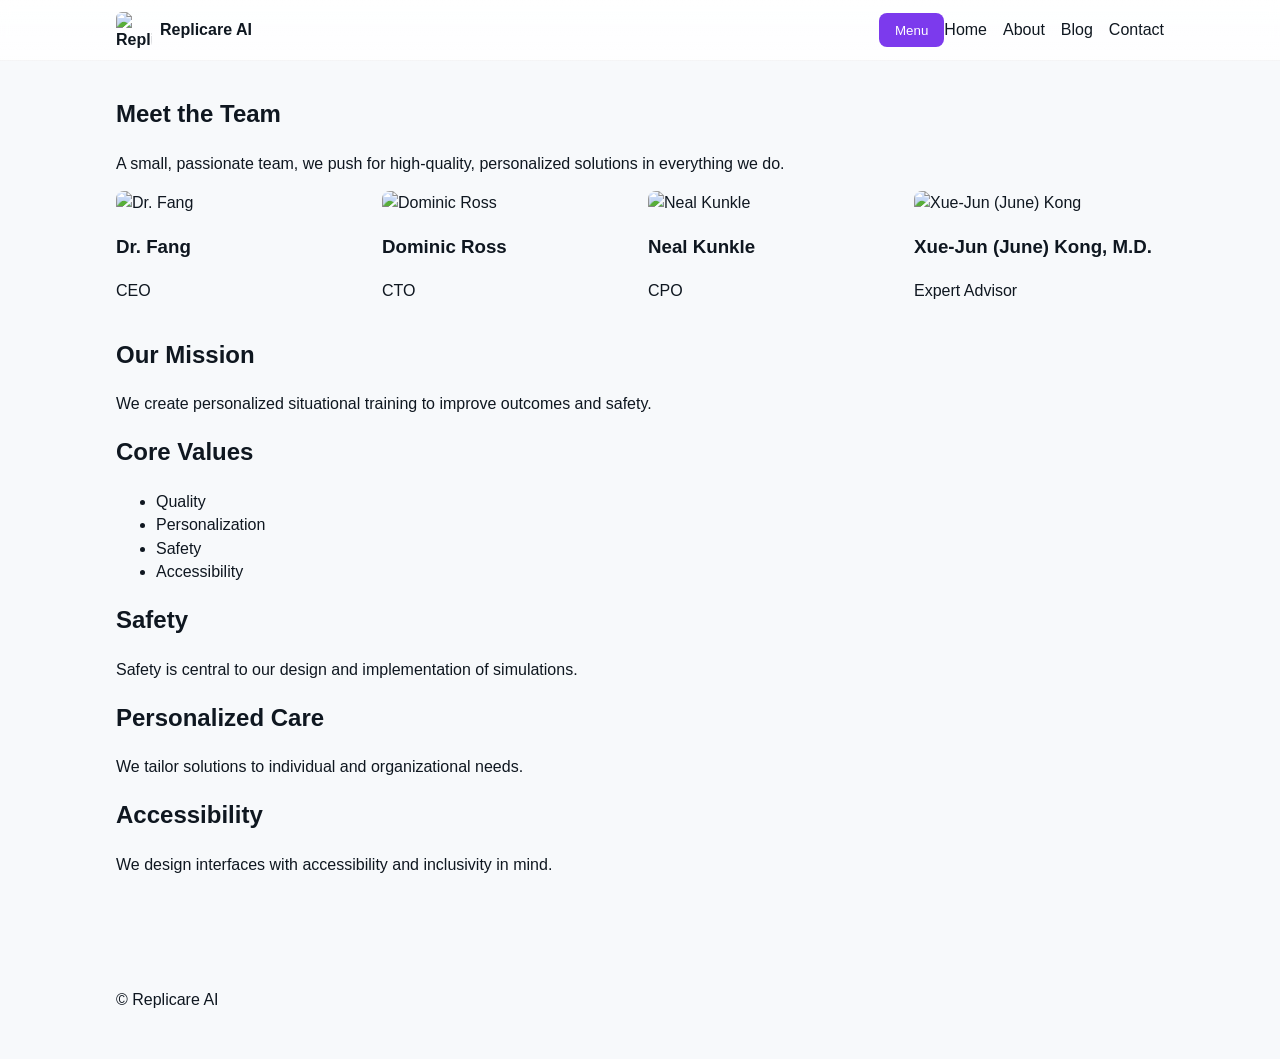
==== about.html @ c7087b62 "Initial commit — static site scaffold" ====
<!doctype html>
<html lang="en">
<head>
  <meta charset="utf-8">
  <meta name="viewport" content="width=device-width,initial-scale=1">
  <title>About — Replicare AI</title>
  <link rel="stylesheet" href="styles.css">
</head>
<body>
  <header class="site-header">
    <div class="container header-inner">
      <a href="index.html" class="brand"><img src="assets/logo.png" alt="Replicare AI logo" class="logo">Replicare AI</a>
      <nav class="main-nav" aria-label="Main navigation">
        <button id="nav-toggle-about" aria-expanded="false" aria-controls="nav-list-about">Menu</button>
        <ul id="nav-list-about" class="nav-list">
          <li><a href="index.html">Home</a></li>
          <li><a href="about.html">About</a></li>
          <li><a href="blog.html">Blog</a></li>
          <li><a href="contact.html">Contact</a></li>
        </ul>
      </nav>
    </div>
  </header>

  <main class="container">
    <section>
      <h1>Meet the Team</h1>
      <p class="lead">A small, passionate team, we push for high-quality, personalized solutions in everything we do.</p>
      <div class="team-grid">
        <article class="member">
          <img src="assets/catherine-headshot.jpg" alt="Dr. Fang">
          <h3>Dr. Fang</h3>
          <p>CEO</p>
        </article>
        <article class="member">
          <img src="assets/dominic-headshot.jpg" alt="Dominic Ross">
          <h3>Dominic Ross</h3>
          <p>CTO</p>
        </article>
        <article class="member">
          <img src="assets/neal-headshot.jpg" alt="Neal Kunkle">
          <h3>Neal Kunkle</h3>
          <p>CPO</p>
        </article>
        <article class="member">
          <img src="assets/june-kong.jpg" alt="Xue-Jun (June) Kong">
          <h3>Xue-Jun (June) Kong, M.D.</h3>
          <p>Expert Advisor</p>
        </article>
      </div>
    </section>

    <section>
      <h2>Our Mission</h2>
      <p>We create personalized situational training to improve outcomes and safety.</p>
    </section>

    <section>
      <h2>Core Values</h2>
      <ul>
        <li>Quality</li>
        <li>Personalization</li>
        <li>Safety</li>
        <li>Accessibility</li>
      </ul>
    </section>

    <section>
      <h2>Safety</h2>
      <p>Safety is central to our design and implementation of simulations.</p>
    </section>

    <section>
      <h2>Personalized Care</h2>
      <p>We tailor solutions to individual and organizational needs.</p>
    </section>

    <section>
      <h2>Accessibility</h2>
      <p>We design interfaces with accessibility and inclusivity in mind.</p>
    </section>
  </main>

  <footer class="site-footer">
    <div class="container">
      <p>&copy; Replicare AI</p>
    </div>
  </footer>

  <script src="script.js"></script>
</body>
</html>
---- styles.css ----
:root{
  --bg:#f7f9fb;
  --card:#ffffff;
  --text:#0f1720;
  --muted:#6b7280;
  --brand:#0b6cf3;
  --accent:#7c3aed;
  --radius:12px;
}
*{box-sizing:border-box}
body{font-family:Inter,Segoe UI,Arial,Helvetica,sans-serif;margin:0;background:var(--bg);color:var(--text);line-height:1.45}
.container{max-width:1080px;margin:0 auto;padding:1rem}
.site-header{background:linear-gradient(180deg,rgba(255,255,255,0.9),rgba(255,255,255,0.8));position:sticky;top:0;backdrop-filter:blur(6px);z-index:20;border-bottom:1px solid rgba(15,23,32,0.04)}
.header-inner{display:flex;align-items:center;justify-content:space-between;padding:0.75rem 1rem}
.brand{display:flex;align-items:center;gap:0.5rem;color:var(--text);text-decoration:none;font-weight:600}
.logo{width:36px;height:36px;object-fit:cover;border-radius:6px}
.main-nav{display:flex;align-items:center}
.nav-list{list-style:none;margin:0;padding:0;display:flex;gap:1rem}
.nav-list a{color:var(--text);text-decoration:none}
#nav-toggle{display:none}
.hero{padding:3rem 0}
.hero-grid{display:grid;grid-template-columns:1fr 420px;gap:2rem;align-items:center}
.hero-text h1{font-size:clamp(1.5rem,3vw,2.25rem);margin:0 0 0.5rem}
.sub{color:var(--muted);margin:0 0 1rem}
.cta{display:inline-block;background:var(--brand);color:#fff;padding:0.6rem 1rem;border-radius:8px;text-decoration:none}
.features-list{display:flex;gap:0.5rem;flex-wrap:wrap;list-style:none;padding:0;margin:1rem 0 0}
.features-list li{background:var(--card);padding:0.4rem 0.6rem;border-radius:999px;border:1px solid rgba(15,23,32,0.04);font-size:0.9rem}
.hero-media img{width:100%;height:auto;border-radius:12px;box-shadow:0 6px 18px rgba(11,108,243,0.08)}
.cards{display:grid;grid-template-columns:repeat(auto-fit,minmax(220px,1fr));gap:1rem;margin-top:1rem}
.card{background:var(--card);padding:1rem;border-radius:var(--radius);box-shadow:0 6px 18px rgba(15,23,32,0.04)}
.cards.four{grid-template-columns:repeat(4,1fr)}
.team-grid{display:grid;grid-template-columns:repeat(auto-fit,minmax(180px,1fr));gap:1rem}
.member img{width:100%;height:220px;object-fit:cover;border-radius:8px}
.post-card{background:var(--card);padding:1rem;border-radius:12px}
.contact-form{display:flex;flex-direction:column;gap:0.75rem}
.contact-form .row{display:flex;gap:0.75rem}
.contact-form label{display:block;flex:1}
.contact-form input, .contact-form textarea{width:100%;padding:0.6rem;border-radius:8px;border:1px solid rgba(15,23,32,0.08)}
button{background:var(--accent);color:#fff;padding:0.6rem 1rem;border-radius:8px;border:none}
.site-footer{padding:1rem 0;margin-top:2rem}
@media(max-width:880px){
  .hero-grid{grid-template-columns:1fr}
  .cards.four{grid-template-columns:repeat(2,1fr)}
  #nav-toggle{display:inline-block}
  .nav-list{display:none;position:absolute;right:1rem;top:64px;background:var(--card);padding:0.5rem;border-radius:8px;box-shadow:0 6px 18px rgba(15,23,32,0.08)}
  .nav-list.show{display:flex;flex-direction:column}
  .contact-form .row{flex-direction:column}
}
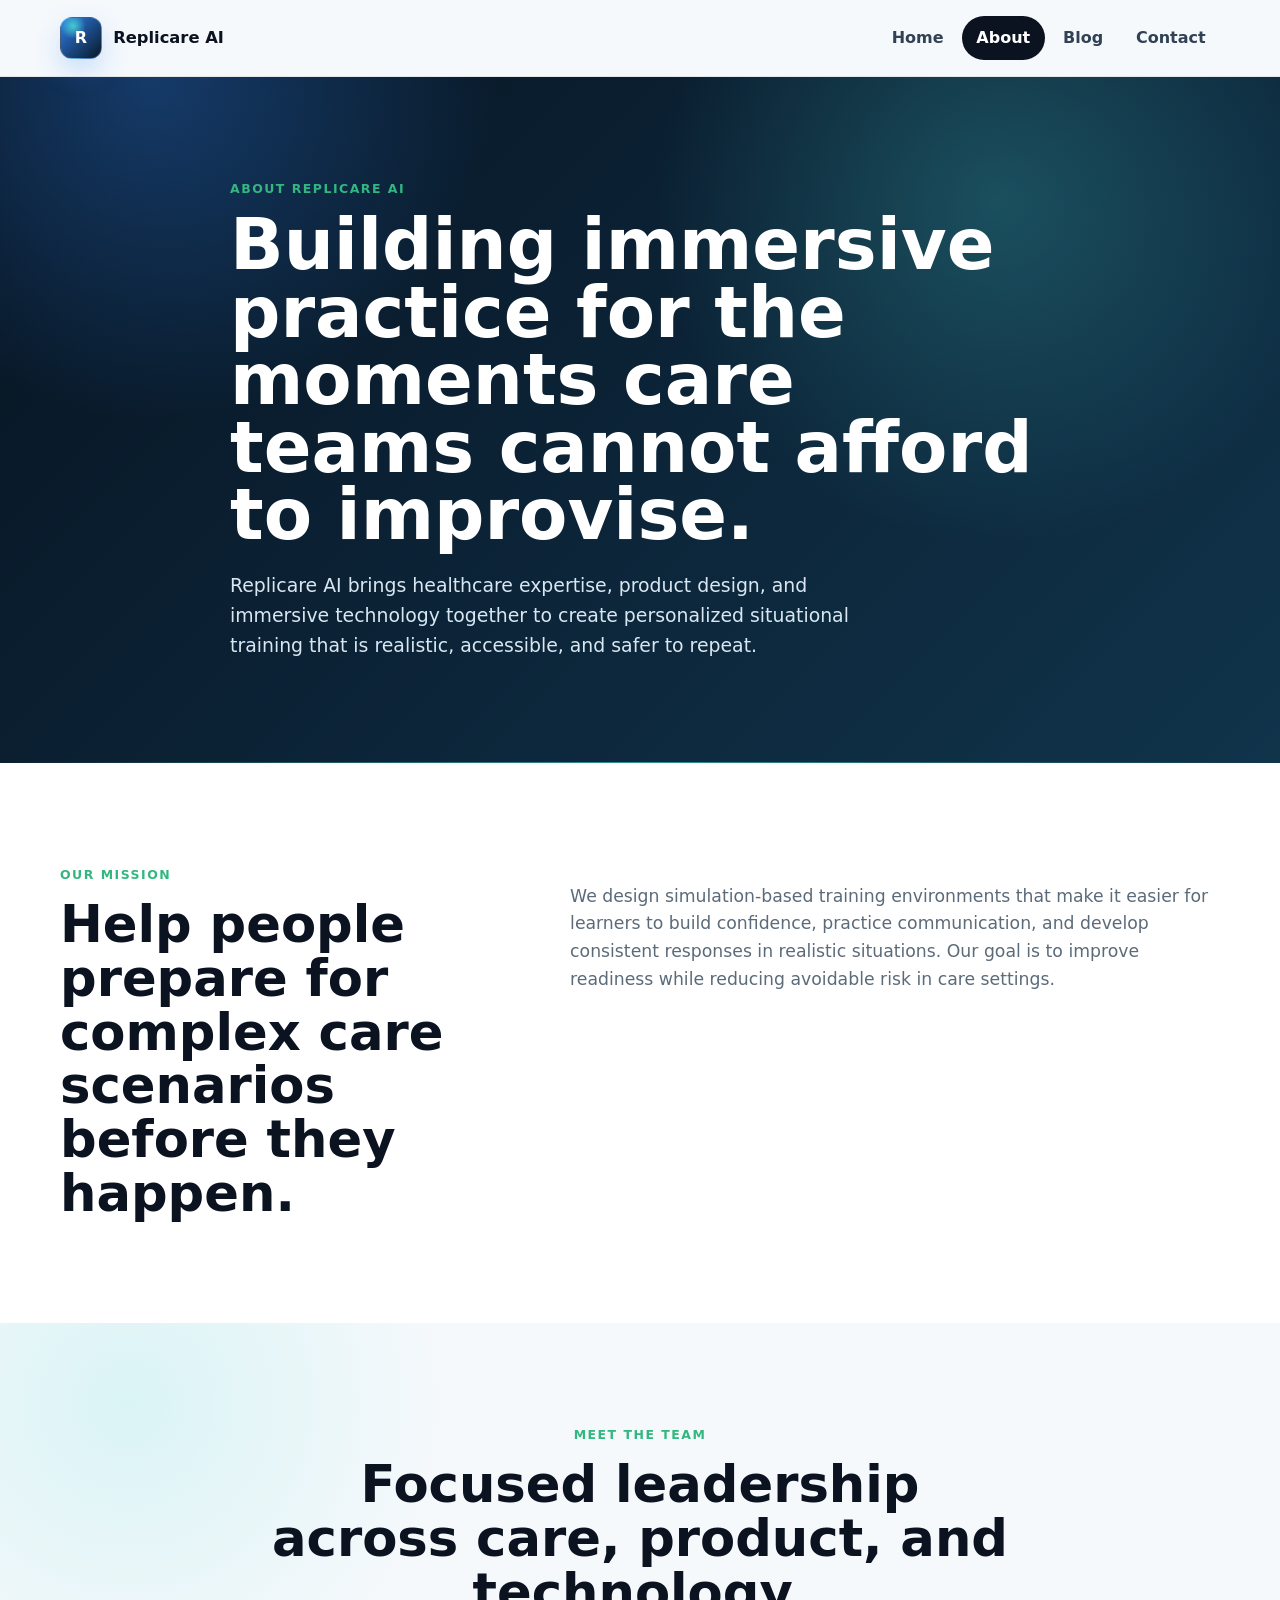
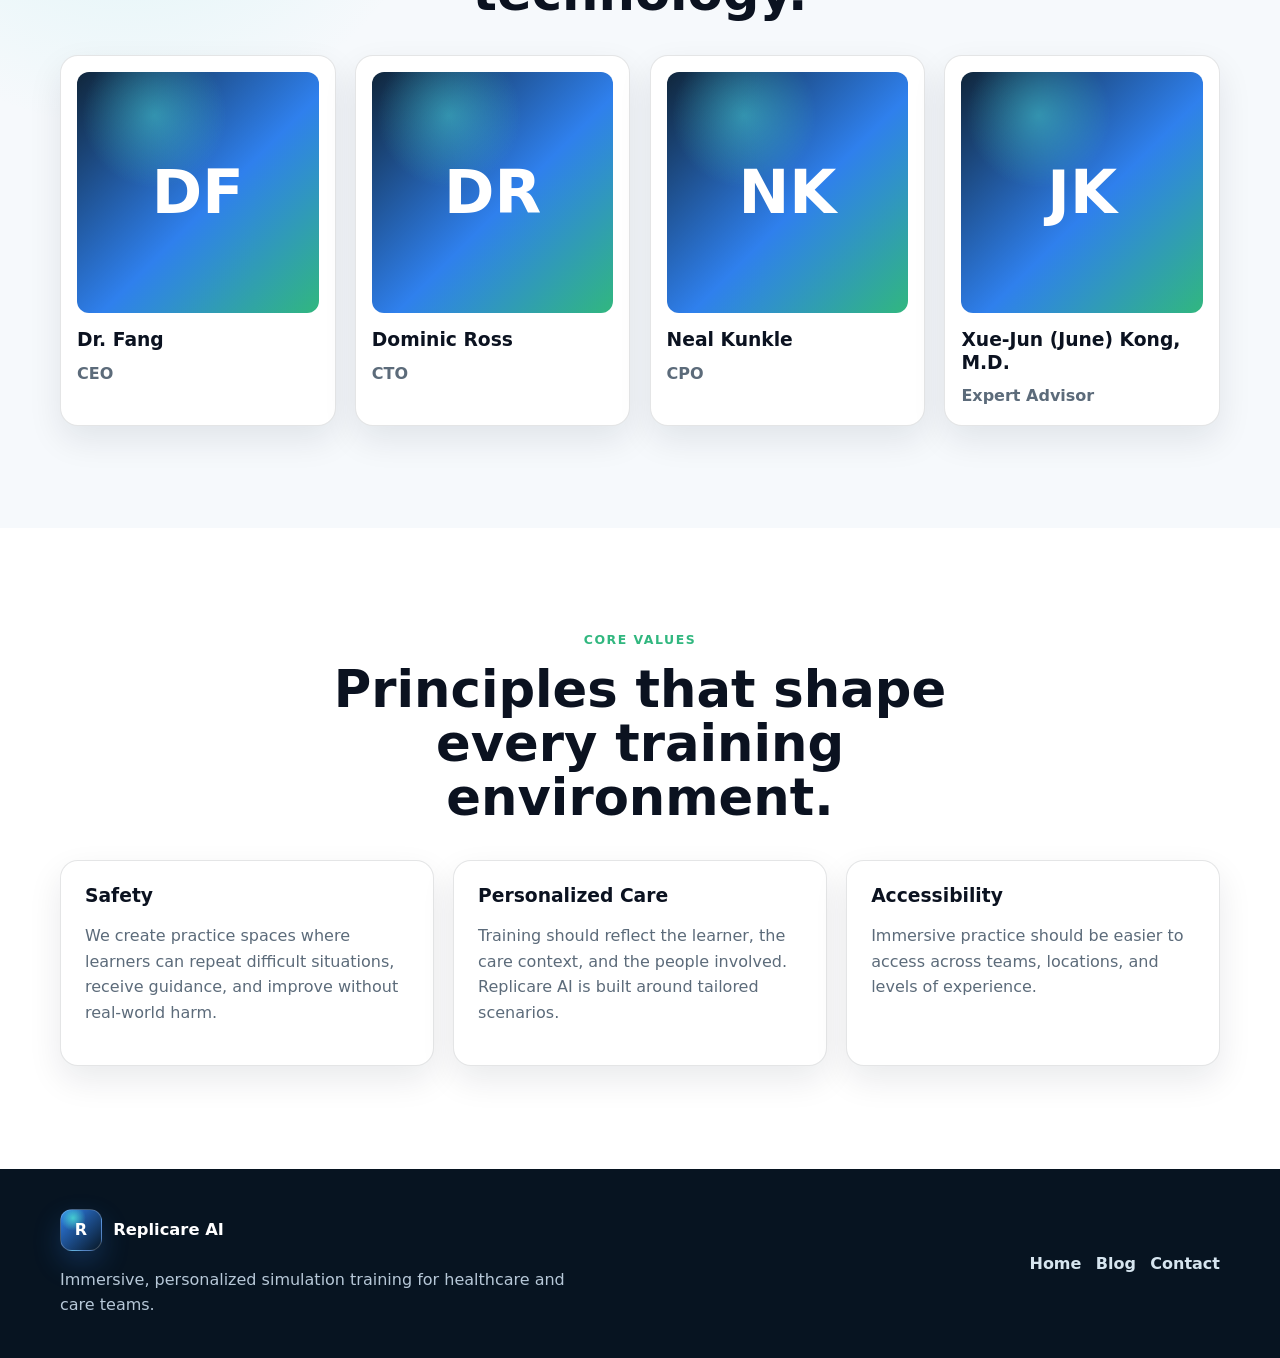
==== commit 75c31abe: "Redesign Replicare AI static site" ====
--- a/about.html
+++ b/about.html
@@ -2,19 +2,25 @@
 <html lang="en">
 <head>
   <meta charset="utf-8">
-  <meta name="viewport" content="width=device-width,initial-scale=1">
-  <title>About — Replicare AI</title>
+  <meta name="viewport" content="width=device-width, initial-scale=1">
+  <meta name="description" content="Learn about the Replicare AI team, mission, values, and approach to safer immersive training.">
+  <title>About | Replicare AI</title>
   <link rel="stylesheet" href="styles.css">
 </head>
 <body>
   <header class="site-header">
     <div class="container header-inner">
-      <a href="index.html" class="brand"><img src="assets/logo.png" alt="Replicare AI logo" class="logo">Replicare AI</a>
+      <a class="brand" href="index.html" aria-label="Replicare AI home">
+        <span class="brand-mark" aria-hidden="true">R</span>
+        <span class="brand-text">Replicare AI</span>
+      </a>
       <nav class="main-nav" aria-label="Main navigation">
-        <button id="nav-toggle-about" aria-expanded="false" aria-controls="nav-list-about">Menu</button>
-        <ul id="nav-list-about" class="nav-list">
+        <button class="nav-toggle" type="button" aria-expanded="false" aria-controls="site-nav">
+          <span>Menu</span>
+        </button>
+        <ul class="nav-list" id="site-nav">
           <li><a href="index.html">Home</a></li>
-          <li><a href="about.html">About</a></li>
+          <li><a href="about.html" aria-current="page">About</a></li>
           <li><a href="blog.html">Blog</a></li>
           <li><a href="contact.html">Contact</a></li>
         </ul>
@@ -22,71 +28,97 @@
     </div>
   </header>
 
-  <main class="container">
-    <section>
-      <h1>Meet the Team</h1>
-      <p class="lead">A small, passionate team, we push for high-quality, personalized solutions in everything we do.</p>
-      <div class="team-grid">
-        <article class="member">
-          <img src="assets/catherine-headshot.jpg" alt="Dr. Fang">
-          <h3>Dr. Fang</h3>
-          <p>CEO</p>
-        </article>
-        <article class="member">
-          <img src="assets/dominic-headshot.jpg" alt="Dominic Ross">
-          <h3>Dominic Ross</h3>
-          <p>CTO</p>
-        </article>
-        <article class="member">
-          <img src="assets/neal-headshot.jpg" alt="Neal Kunkle">
-          <h3>Neal Kunkle</h3>
-          <p>CPO</p>
-        </article>
-        <article class="member">
-          <img src="assets/june-kong.jpg" alt="Xue-Jun (June) Kong">
-          <h3>Xue-Jun (June) Kong, M.D.</h3>
-          <p>Expert Advisor</p>
-        </article>
+  <main>
+    <section class="page-hero">
+      <div class="container narrow">
+        <p class="eyebrow">About Replicare AI</p>
+        <h1>Building immersive practice for the moments care teams cannot afford to improvise.</h1>
+        <p>Replicare AI brings healthcare expertise, product design, and immersive technology together to create personalized situational training that is realistic, accessible, and safer to repeat.</p>
       </div>
     </section>
 
-    <section>
-      <h2>Our Mission</h2>
-      <p>We create personalized situational training to improve outcomes and safety.</p>
+    <section class="section section-light">
+      <div class="container split-section">
+        <div>
+          <p class="eyebrow">Our mission</p>
+          <h2>Help people prepare for complex care scenarios before they happen.</h2>
+        </div>
+        <p class="large-copy">We design simulation-based training environments that make it easier for learners to build confidence, practice communication, and develop consistent responses in realistic situations. Our goal is to improve readiness while reducing avoidable risk in care settings.</p>
+      </div>
     </section>
 
-    <section>
-      <h2>Core Values</h2>
-      <ul>
-        <li>Quality</li>
-        <li>Personalization</li>
-        <li>Safety</li>
-        <li>Accessibility</li>
-      </ul>
+    <section class="section section-muted">
+      <div class="container">
+        <div class="section-heading">
+          <p class="eyebrow">Meet the team</p>
+          <h2>Focused leadership across care, product, and technology.</h2>
+        </div>
+        <div class="team-grid">
+          <article class="team-card">
+            <div class="member-photo" aria-hidden="true">DF</div>
+            <h3>Dr. Fang</h3>
+            <p>CEO</p>
+          </article>
+          <article class="team-card">
+            <div class="member-photo" aria-hidden="true">DR</div>
+            <h3>Dominic Ross</h3>
+            <p>CTO</p>
+          </article>
+          <article class="team-card">
+            <div class="member-photo" aria-hidden="true">NK</div>
+            <h3>Neal Kunkle</h3>
+            <p>CPO</p>
+          </article>
+          <article class="team-card">
+            <div class="member-photo" aria-hidden="true">JK</div>
+            <h3>Xue-Jun (June) Kong, M.D.</h3>
+            <p>Expert Advisor</p>
+          </article>
+        </div>
+      </div>
     </section>
 
-    <section>
-      <h2>Safety</h2>
-      <p>Safety is central to our design and implementation of simulations.</p>
-    </section>
-
-    <section>
-      <h2>Personalized Care</h2>
-      <p>We tailor solutions to individual and organizational needs.</p>
-    </section>
-
-    <section>
-      <h2>Accessibility</h2>
-      <p>We design interfaces with accessibility and inclusivity in mind.</p>
+    <section class="section section-light">
+      <div class="container">
+        <div class="section-heading">
+          <p class="eyebrow">Core values</p>
+          <h2>Principles that shape every training environment.</h2>
+        </div>
+        <div class="card-grid three-column">
+          <article class="value-card">
+            <h3>Safety</h3>
+            <p>We create practice spaces where learners can repeat difficult situations, receive guidance, and improve without real-world harm.</p>
+          </article>
+          <article class="value-card">
+            <h3>Personalized Care</h3>
+            <p>Training should reflect the learner, the care context, and the people involved. Replicare AI is built around tailored scenarios.</p>
+          </article>
+          <article class="value-card">
+            <h3>Accessibility</h3>
+            <p>Immersive practice should be easier to access across teams, locations, and levels of experience.</p>
+          </article>
+        </div>
+      </div>
     </section>
   </main>
 
   <footer class="site-footer">
-    <div class="container">
-      <p>&copy; Replicare AI</p>
+    <div class="container footer-grid">
+      <div>
+        <a class="brand footer-brand" href="index.html">
+          <span class="brand-mark" aria-hidden="true">R</span>
+          <span class="brand-text">Replicare AI</span>
+        </a>
+        <p>Immersive, personalized simulation training for healthcare and care teams.</p>
+      </div>
+      <nav class="footer-nav" aria-label="Footer navigation">
+        <a href="index.html">Home</a>
+        <a href="blog.html">Blog</a>
+        <a href="contact.html">Contact</a>
+      </nav>
     </div>
   </footer>
 
   <script src="script.js"></script>
 </body>
-</html>+</html>
--- a/styles.css
+++ b/styles.css
@@ -1,48 +1,889 @@
-:root{
-  --bg:#f7f9fb;
-  --card:#ffffff;
-  --text:#0f1720;
-  --muted:#6b7280;
-  --brand:#0b6cf3;
-  --accent:#7c3aed;
-  --radius:12px;
-}
-*{box-sizing:border-box}
-body{font-family:Inter,Segoe UI,Arial,Helvetica,sans-serif;margin:0;background:var(--bg);color:var(--text);line-height:1.45}
-.container{max-width:1080px;margin:0 auto;padding:1rem}
-.site-header{background:linear-gradient(180deg,rgba(255,255,255,0.9),rgba(255,255,255,0.8));position:sticky;top:0;backdrop-filter:blur(6px);z-index:20;border-bottom:1px solid rgba(15,23,32,0.04)}
-.header-inner{display:flex;align-items:center;justify-content:space-between;padding:0.75rem 1rem}
-.brand{display:flex;align-items:center;gap:0.5rem;color:var(--text);text-decoration:none;font-weight:600}
-.logo{width:36px;height:36px;object-fit:cover;border-radius:6px}
-.main-nav{display:flex;align-items:center}
-.nav-list{list-style:none;margin:0;padding:0;display:flex;gap:1rem}
-.nav-list a{color:var(--text);text-decoration:none}
-#nav-toggle{display:none}
-.hero{padding:3rem 0}
-.hero-grid{display:grid;grid-template-columns:1fr 420px;gap:2rem;align-items:center}
-.hero-text h1{font-size:clamp(1.5rem,3vw,2.25rem);margin:0 0 0.5rem}
-.sub{color:var(--muted);margin:0 0 1rem}
-.cta{display:inline-block;background:var(--brand);color:#fff;padding:0.6rem 1rem;border-radius:8px;text-decoration:none}
-.features-list{display:flex;gap:0.5rem;flex-wrap:wrap;list-style:none;padding:0;margin:1rem 0 0}
-.features-list li{background:var(--card);padding:0.4rem 0.6rem;border-radius:999px;border:1px solid rgba(15,23,32,0.04);font-size:0.9rem}
-.hero-media img{width:100%;height:auto;border-radius:12px;box-shadow:0 6px 18px rgba(11,108,243,0.08)}
-.cards{display:grid;grid-template-columns:repeat(auto-fit,minmax(220px,1fr));gap:1rem;margin-top:1rem}
-.card{background:var(--card);padding:1rem;border-radius:var(--radius);box-shadow:0 6px 18px rgba(15,23,32,0.04)}
-.cards.four{grid-template-columns:repeat(4,1fr)}
-.team-grid{display:grid;grid-template-columns:repeat(auto-fit,minmax(180px,1fr));gap:1rem}
-.member img{width:100%;height:220px;object-fit:cover;border-radius:8px}
-.post-card{background:var(--card);padding:1rem;border-radius:12px}
-.contact-form{display:flex;flex-direction:column;gap:0.75rem}
-.contact-form .row{display:flex;gap:0.75rem}
-.contact-form label{display:block;flex:1}
-.contact-form input, .contact-form textarea{width:100%;padding:0.6rem;border-radius:8px;border:1px solid rgba(15,23,32,0.08)}
-button{background:var(--accent);color:#fff;padding:0.6rem 1rem;border-radius:8px;border:none}
-.site-footer{padding:1rem 0;margin-top:2rem}
-@media(max-width:880px){
-  .hero-grid{grid-template-columns:1fr}
-  .cards.four{grid-template-columns:repeat(2,1fr)}
-  #nav-toggle{display:inline-block}
-  .nav-list{display:none;position:absolute;right:1rem;top:64px;background:var(--card);padding:0.5rem;border-radius:8px;box-shadow:0 6px 18px rgba(15,23,32,0.08)}
-  .nav-list.show{display:flex;flex-direction:column}
-  .contact-form .row{flex-direction:column}
-}+:root {
+  --ink: #0b1220;
+  --navy: #081827;
+  --navy-soft: #10263b;
+  --blue: #2f80ed;
+  --cyan: #48d6d2;
+  --green: #31b77f;
+  --white: #ffffff;
+  --paper: #f6f9fc;
+  --mist: #e8f1f8;
+  --line: rgba(11, 18, 32, 0.11);
+  --muted: #5c6b7a;
+  --muted-light: #b7c8d8;
+  --shadow: 0 22px 60px rgba(8, 24, 39, 0.13);
+  --shadow-soft: 0 14px 34px rgba(8, 24, 39, 0.09);
+  --radius: 18px;
+  --radius-sm: 12px;
+  --container: 1160px;
+  --section: clamp(4rem, 8vw, 7rem);
+}
+
+* {
+  box-sizing: border-box;
+}
+
+html {
+  scroll-behavior: smooth;
+}
+
+body {
+  margin: 0;
+  color: var(--ink);
+  background: var(--paper);
+  font-family: Inter, ui-sans-serif, system-ui, -apple-system, BlinkMacSystemFont, "Segoe UI", Arial, sans-serif;
+  line-height: 1.6;
+  text-rendering: optimizeLegibility;
+}
+
+img,
+svg {
+  display: block;
+  max-width: 100%;
+}
+
+a {
+  color: inherit;
+}
+
+.container {
+  width: min(100% - 2rem, var(--container));
+  margin-inline: auto;
+}
+
+.narrow {
+  max-width: 820px;
+}
+
+.site-header {
+  position: sticky;
+  top: 0;
+  z-index: 20;
+  background: rgba(246, 249, 252, 0.9);
+  border-bottom: 1px solid rgba(11, 18, 32, 0.08);
+  backdrop-filter: blur(18px);
+}
+
+.header-inner {
+  display: flex;
+  align-items: center;
+  justify-content: space-between;
+  min-height: 76px;
+  gap: 1rem;
+}
+
+.brand {
+  display: inline-flex;
+  align-items: center;
+  gap: 0.7rem;
+  color: var(--ink);
+  font-weight: 800;
+  text-decoration: none;
+  letter-spacing: 0;
+}
+
+.brand-mark {
+  display: grid;
+  width: 42px;
+  height: 42px;
+  place-items: center;
+  color: var(--white);
+  background:
+    radial-gradient(circle at 30% 20%, rgba(72, 214, 210, 0.9), transparent 30%),
+    linear-gradient(135deg, var(--blue), var(--navy));
+  border: 1px solid rgba(255, 255, 255, 0.22);
+  border-radius: 12px;
+  box-shadow: 0 12px 28px rgba(47, 128, 237, 0.24);
+}
+
+.brand-text {
+  font-size: 1.02rem;
+}
+
+.main-nav {
+  display: flex;
+  align-items: center;
+}
+
+.nav-toggle {
+  display: none;
+  border: 1px solid var(--line);
+  border-radius: 999px;
+  background: var(--white);
+  color: var(--ink);
+  cursor: pointer;
+  font: inherit;
+  font-weight: 700;
+  padding: 0.65rem 0.9rem;
+}
+
+.nav-list {
+  display: flex;
+  align-items: center;
+  gap: 0.25rem;
+  margin: 0;
+  padding: 0;
+  list-style: none;
+}
+
+.nav-list a {
+  display: inline-flex;
+  align-items: center;
+  min-height: 42px;
+  padding: 0.55rem 0.9rem;
+  border-radius: 999px;
+  color: #314255;
+  font-weight: 700;
+  text-decoration: none;
+  transition: background 180ms ease, color 180ms ease, transform 180ms ease;
+}
+
+.nav-list a:hover,
+.nav-list a:focus-visible {
+  background: rgba(47, 128, 237, 0.1);
+  color: var(--ink);
+}
+
+.nav-list a[aria-current="page"] {
+  background: var(--ink);
+  color: var(--white);
+}
+
+.hero,
+.page-hero {
+  position: relative;
+  overflow: hidden;
+  color: var(--white);
+  background:
+    radial-gradient(circle at 78% 18%, rgba(72, 214, 210, 0.24), transparent 30%),
+    radial-gradient(circle at 12% 0%, rgba(47, 128, 237, 0.34), transparent 26%),
+    linear-gradient(135deg, #071421 0%, #0c2438 52%, #10344b 100%);
+}
+
+.hero::after,
+.page-hero::after {
+  position: absolute;
+  inset: auto 0 0;
+  height: 1px;
+  content: "";
+  background: linear-gradient(90deg, transparent, rgba(72, 214, 210, 0.6), transparent);
+}
+
+.home-hero {
+  padding: clamp(5rem, 9vw, 8rem) 0;
+}
+
+.hero-grid {
+  display: grid;
+  grid-template-columns: minmax(0, 1.02fr) minmax(360px, 0.98fr);
+  align-items: center;
+  gap: clamp(2rem, 6vw, 5rem);
+}
+
+.hero-copy,
+.hero-visual,
+.page-hero .container {
+  position: relative;
+  z-index: 1;
+}
+
+.eyebrow {
+  margin: 0 0 0.8rem;
+  color: var(--green);
+  font-size: 0.78rem;
+  font-weight: 900;
+  letter-spacing: 0.12em;
+  text-transform: uppercase;
+}
+
+.hero h1,
+.page-hero h1 {
+  max-width: 820px;
+  margin: 0;
+  font-size: clamp(2.7rem, 7vw, 5.9rem);
+  line-height: 0.96;
+  letter-spacing: 0;
+}
+
+.hero-subtitle {
+  margin: 1rem 0 0;
+  color: var(--cyan);
+  font-size: clamp(1.35rem, 3vw, 2.2rem);
+  font-weight: 800;
+}
+
+.hero-lede,
+.page-hero p:not(.eyebrow) {
+  max-width: 680px;
+  margin: 1.25rem 0 0;
+  color: #d8e7f2;
+  font-size: clamp(1rem, 2vw, 1.18rem);
+}
+
+.button-row {
+  display: flex;
+  flex-wrap: wrap;
+  gap: 0.85rem;
+  margin-top: 2rem;
+}
+
+.button {
+  display: inline-flex;
+  align-items: center;
+  justify-content: center;
+  min-height: 48px;
+  padding: 0.8rem 1.1rem;
+  border: 1px solid transparent;
+  border-radius: 999px;
+  font-weight: 900;
+  text-decoration: none;
+  transition: transform 180ms ease, box-shadow 180ms ease, background 180ms ease;
+}
+
+.button:hover,
+.button:focus-visible {
+  transform: translateY(-2px);
+}
+
+.button-primary {
+  color: var(--navy);
+  background: var(--cyan);
+  box-shadow: 0 18px 36px rgba(72, 214, 210, 0.24);
+}
+
+.button-secondary {
+  color: var(--white);
+  background: rgba(255, 255, 255, 0.09);
+  border-color: rgba(255, 255, 255, 0.22);
+}
+
+.section-light .button-secondary,
+.contact-form .button-secondary {
+  color: var(--ink);
+  background: var(--mist);
+  border-color: var(--line);
+}
+
+.simulation-panel {
+  overflow: hidden;
+  border: 1px solid rgba(255, 255, 255, 0.18);
+  border-radius: 28px;
+  background: rgba(255, 255, 255, 0.08);
+  box-shadow: 0 34px 90px rgba(0, 0, 0, 0.28);
+  backdrop-filter: blur(18px);
+}
+
+.panel-top {
+  display: flex;
+  gap: 0.5rem;
+  padding: 1.1rem;
+  border-bottom: 1px solid rgba(255, 255, 255, 0.14);
+}
+
+.panel-top span {
+  width: 0.65rem;
+  height: 0.65rem;
+  border-radius: 50%;
+  background: rgba(255, 255, 255, 0.42);
+}
+
+.scene-stage {
+  position: relative;
+  display: grid;
+  min-height: 360px;
+  place-items: center;
+  background:
+    linear-gradient(rgba(72, 214, 210, 0.08) 1px, transparent 1px),
+    linear-gradient(90deg, rgba(72, 214, 210, 0.08) 1px, transparent 1px),
+    radial-gradient(circle at center, rgba(72, 214, 210, 0.28), transparent 34%);
+  background-size: 34px 34px, 34px 34px, auto;
+}
+
+.avatar-orbit {
+  position: absolute;
+  border: 1px solid rgba(72, 214, 210, 0.5);
+  border-radius: 50%;
+}
+
+.orbit-one {
+  width: 260px;
+  height: 260px;
+}
+
+.orbit-two {
+  width: 190px;
+  height: 190px;
+  border-color: rgba(47, 128, 237, 0.65);
+  transform: rotate(28deg) scaleY(0.62);
+}
+
+.avatar-card {
+  position: relative;
+  z-index: 1;
+  display: grid;
+  width: min(72%, 290px);
+  min-height: 150px;
+  align-content: center;
+  gap: 0.35rem;
+  padding: 1.4rem;
+  border: 1px solid rgba(255, 255, 255, 0.18);
+  border-radius: 20px;
+  color: var(--white);
+  background: linear-gradient(135deg, rgba(8, 24, 39, 0.88), rgba(17, 61, 83, 0.82));
+  box-shadow: var(--shadow);
+}
+
+.avatar-pulse {
+  width: 46px;
+  height: 46px;
+  margin-bottom: 0.55rem;
+  border-radius: 50%;
+  background: radial-gradient(circle, var(--cyan) 0 34%, rgba(72, 214, 210, 0.25) 35% 100%);
+  box-shadow: 0 0 0 10px rgba(72, 214, 210, 0.12);
+}
+
+.avatar-card small {
+  color: var(--muted-light);
+}
+
+.metric-strip {
+  display: grid;
+  grid-template-columns: repeat(3, 1fr);
+  border-top: 1px solid rgba(255, 255, 255, 0.14);
+}
+
+.metric-strip div {
+  padding: 1rem;
+  border-right: 1px solid rgba(255, 255, 255, 0.12);
+}
+
+.metric-strip div:last-child {
+  border-right: 0;
+}
+
+.metric-strip strong,
+.metric-strip span {
+  display: block;
+}
+
+.metric-strip strong {
+  color: var(--cyan);
+  font-size: 1.35rem;
+}
+
+.metric-strip span {
+  color: #d8e7f2;
+  font-size: 0.88rem;
+}
+
+.section {
+  padding: var(--section) 0;
+}
+
+.section-light {
+  background: var(--white);
+}
+
+.section-muted {
+  background:
+    radial-gradient(circle at 10% 10%, rgba(72, 214, 210, 0.16), transparent 24%),
+    var(--paper);
+}
+
+.section-dark {
+  color: var(--white);
+  background:
+    radial-gradient(circle at 80% 20%, rgba(49, 183, 127, 0.18), transparent 26%),
+    linear-gradient(135deg, var(--navy), #0d2d43);
+}
+
+.section-heading {
+  max-width: 760px;
+  margin: 0 auto 2.2rem;
+  text-align: center;
+}
+
+.section-heading.align-left {
+  margin-inline: 0;
+  text-align: left;
+}
+
+.section-heading h2,
+.split-section h2,
+.insight-panel h2,
+.contact-card h2 {
+  margin: 0;
+  color: inherit;
+  font-size: clamp(2rem, 4vw, 3.2rem);
+  line-height: 1.05;
+  letter-spacing: 0;
+}
+
+.section-heading p:not(.eyebrow),
+.large-copy {
+  color: var(--muted);
+  font-size: 1.08rem;
+}
+
+.section-dark .large-copy,
+.section-dark p,
+.section-dark .why-list p {
+  color: #d1e0ec;
+}
+
+.card-grid {
+  display: grid;
+  gap: 1.2rem;
+}
+
+.feature-grid {
+  grid-template-columns: repeat(4, minmax(0, 1fr));
+}
+
+.three-column {
+  grid-template-columns: repeat(3, minmax(0, 1fr));
+}
+
+.feature-card,
+.practice-card,
+.value-card,
+.team-card,
+.post-card,
+.insight-panel,
+.contact-card,
+.contact-form {
+  border: 1px solid var(--line);
+  border-radius: var(--radius);
+  background: var(--white);
+  box-shadow: var(--shadow-soft);
+}
+
+.feature-card,
+.practice-card,
+.value-card {
+  min-height: 100%;
+  padding: 1.5rem;
+  transition: transform 180ms ease, box-shadow 180ms ease, border-color 180ms ease;
+}
+
+.feature-card:hover,
+.practice-card:hover,
+.value-card:hover,
+.team-card:hover,
+.post-card:hover {
+  border-color: rgba(47, 128, 237, 0.3);
+  box-shadow: var(--shadow);
+  transform: translateY(-4px);
+}
+
+.card-icon {
+  display: grid;
+  width: 48px;
+  height: 48px;
+  margin-bottom: 1.1rem;
+  place-items: center;
+  border-radius: 14px;
+  color: var(--navy);
+  background: linear-gradient(135deg, rgba(72, 214, 210, 0.95), rgba(49, 183, 127, 0.8));
+  font-size: 0.85rem;
+  font-weight: 900;
+}
+
+.feature-card h3,
+.practice-card h3,
+.value-card h3,
+.team-card h3,
+.post-card h2,
+.why-list h3 {
+  margin: 0 0 0.55rem;
+  line-height: 1.2;
+}
+
+.feature-card p,
+.practice-card p,
+.value-card p,
+.team-card p,
+.post-card p,
+.insight-panel p,
+.contact-card li {
+  color: var(--muted);
+}
+
+.split-section {
+  display: grid;
+  grid-template-columns: 0.8fr 1.2fr;
+  gap: clamp(2rem, 6vw, 5rem);
+  align-items: start;
+}
+
+.why-list {
+  display: grid;
+  gap: 1rem;
+}
+
+.why-list article {
+  padding: 1.25rem 0 1.25rem 1.3rem;
+  border-left: 3px solid var(--cyan);
+}
+
+.page-hero {
+  padding: clamp(4.5rem, 8vw, 7rem) 0;
+}
+
+.page-hero h1 {
+  font-size: clamp(2.4rem, 5.5vw, 4.7rem);
+}
+
+.team-grid {
+  display: grid;
+  grid-template-columns: repeat(4, minmax(0, 1fr));
+  gap: 1.2rem;
+}
+
+.team-card {
+  overflow: hidden;
+  padding: 1rem;
+  transition: transform 180ms ease, box-shadow 180ms ease, border-color 180ms ease;
+}
+
+.member-photo,
+.post-media {
+  display: grid;
+  place-items: center;
+  border-radius: var(--radius-sm);
+  color: var(--white);
+  background:
+    radial-gradient(circle at 32% 18%, rgba(72, 214, 210, 0.5), transparent 28%),
+    linear-gradient(135deg, #10263b, #2f80ed 55%, #31b77f);
+}
+
+.member-photo {
+  aspect-ratio: 1 / 1;
+  margin-bottom: 1rem;
+  font-size: clamp(2rem, 5vw, 3.8rem);
+  font-weight: 900;
+}
+
+.team-card p {
+  margin: 0;
+  font-weight: 800;
+}
+
+.blog-layout {
+  display: grid;
+  grid-template-columns: minmax(0, 1.2fr) minmax(280px, 0.8fr);
+  gap: 1.4rem;
+  align-items: start;
+}
+
+.post-card {
+  display: grid;
+  grid-template-columns: minmax(220px, 0.8fr) 1.2fr;
+  overflow: hidden;
+  transition: transform 180ms ease, box-shadow 180ms ease, border-color 180ms ease;
+}
+
+.post-media {
+  min-height: 300px;
+  border-radius: 0;
+  font-size: 4rem;
+  font-weight: 900;
+}
+
+.post-body,
+.insight-panel,
+.contact-card {
+  padding: clamp(1.4rem, 3vw, 2rem);
+}
+
+.post-meta {
+  margin-top: 0;
+  color: var(--green);
+  font-size: 0.86rem;
+  font-weight: 900;
+  text-transform: uppercase;
+}
+
+.text-link {
+  display: inline-flex;
+  margin-top: 0.6rem;
+  color: var(--blue);
+  font-weight: 900;
+  text-decoration: none;
+}
+
+.text-link:hover,
+.text-link:focus-visible {
+  text-decoration: underline;
+}
+
+.insight-panel {
+  background: linear-gradient(180deg, var(--white), #eef7fb);
+}
+
+.contact-hero-grid {
+  display: grid;
+  grid-template-columns: minmax(0, 1fr) minmax(280px, 420px);
+  gap: clamp(2rem, 6vw, 5rem);
+  align-items: center;
+}
+
+.contact-card {
+  color: var(--ink);
+  background: rgba(255, 255, 255, 0.92);
+}
+
+.check-list {
+  display: grid;
+  gap: 0.7rem;
+  margin: 1.2rem 0 0;
+  padding: 0;
+  list-style: none;
+}
+
+.check-list li {
+  position: relative;
+  padding-left: 1.6rem;
+}
+
+.check-list li::before {
+  position: absolute;
+  left: 0;
+  top: 0.35rem;
+  width: 0.55rem;
+  height: 0.9rem;
+  border: solid var(--green);
+  border-width: 0 3px 3px 0;
+  content: "";
+  transform: rotate(45deg);
+}
+
+.form-layout {
+  display: grid;
+  grid-template-columns: minmax(240px, 0.6fr) minmax(0, 1fr);
+  gap: clamp(2rem, 6vw, 4rem);
+  align-items: start;
+}
+
+.contact-form {
+  display: grid;
+  grid-template-columns: repeat(2, minmax(0, 1fr));
+  gap: 1rem;
+  padding: clamp(1.2rem, 3vw, 2rem);
+}
+
+.contact-hero .button {
+  margin-top: 1.8rem;
+}
+
+.form-row {
+  display: grid;
+  gap: 0.45rem;
+}
+
+.form-row.full,
+.form-actions.full {
+  grid-column: 1 / -1;
+}
+
+label {
+  color: #27384a;
+  font-weight: 850;
+}
+
+input,
+textarea {
+  width: 100%;
+  border: 1px solid var(--line);
+  border-radius: 12px;
+  background: #fbfdff;
+  color: var(--ink);
+  font: inherit;
+  padding: 0.85rem 0.95rem;
+  transition: border-color 180ms ease, box-shadow 180ms ease, background 180ms ease;
+}
+
+textarea {
+  resize: vertical;
+}
+
+input:focus,
+textarea:focus {
+  border-color: var(--blue);
+  background: var(--white);
+  box-shadow: 0 0 0 4px rgba(47, 128, 237, 0.14);
+  outline: none;
+}
+
+.form-actions {
+  display: flex;
+  flex-wrap: wrap;
+  align-items: center;
+  gap: 1rem;
+}
+
+.form-actions button {
+  cursor: pointer;
+}
+
+.form-note {
+  margin: 0;
+  color: var(--muted);
+}
+
+.site-footer {
+  color: #d6e5ef;
+  background: #071421;
+  padding: 2.5rem 0;
+}
+
+.footer-grid {
+  display: flex;
+  align-items: center;
+  justify-content: space-between;
+  gap: 2rem;
+}
+
+.footer-brand {
+  color: var(--white);
+}
+
+.site-footer p {
+  max-width: 520px;
+  margin: 1rem 0 0;
+  color: var(--muted-light);
+}
+
+.footer-nav {
+  display: flex;
+  flex-wrap: wrap;
+  gap: 0.9rem;
+}
+
+.footer-nav a {
+  color: #d6e5ef;
+  font-weight: 800;
+  text-decoration: none;
+}
+
+.footer-nav a:hover,
+.footer-nav a:focus-visible {
+  color: var(--cyan);
+}
+
+@media (max-width: 980px) {
+  .hero-grid,
+  .split-section,
+  .blog-layout,
+  .contact-hero-grid,
+  .form-layout {
+    grid-template-columns: 1fr;
+  }
+
+  .feature-grid,
+  .team-grid {
+    grid-template-columns: repeat(2, minmax(0, 1fr));
+  }
+
+  .three-column {
+    grid-template-columns: 1fr;
+  }
+
+  .hero-visual {
+    max-width: 620px;
+  }
+}
+
+@media (max-width: 720px) {
+  .container {
+    width: min(100% - 1.25rem, var(--container));
+  }
+
+  .header-inner {
+    min-height: 68px;
+  }
+
+  .nav-toggle {
+    display: inline-flex;
+  }
+
+  .nav-list {
+    position: absolute;
+    top: calc(100% + 0.6rem);
+    right: 0.75rem;
+    left: 0.75rem;
+    display: none;
+    flex-direction: column;
+    align-items: stretch;
+    padding: 0.7rem;
+    border: 1px solid var(--line);
+    border-radius: 18px;
+    background: var(--white);
+    box-shadow: var(--shadow);
+  }
+
+  .nav-list.is-open {
+    display: flex;
+  }
+
+  .nav-list a {
+    justify-content: center;
+  }
+
+  .home-hero,
+  .page-hero {
+    padding: 4rem 0;
+  }
+
+  .hero h1,
+  .page-hero h1 {
+    font-size: clamp(2.45rem, 14vw, 4rem);
+  }
+
+  .scene-stage {
+    min-height: 300px;
+  }
+
+  .metric-strip {
+    grid-template-columns: 1fr;
+  }
+
+  .metric-strip div {
+    border-right: 0;
+    border-bottom: 1px solid rgba(255, 255, 255, 0.12);
+  }
+
+  .metric-strip div:last-child {
+    border-bottom: 0;
+  }
+
+  .feature-grid,
+  .team-grid,
+  .post-card,
+  .contact-form {
+    grid-template-columns: 1fr;
+  }
+
+  .post-media {
+    min-height: 220px;
+  }
+
+  .form-actions {
+    align-items: flex-start;
+    flex-direction: column;
+  }
+
+  .footer-grid {
+    align-items: flex-start;
+    flex-direction: column;
+  }
+}
+
+@media (prefers-reduced-motion: reduce) {
+  *,
+  *::before,
+  *::after {
+    scroll-behavior: auto !important;
+    transition: none !important;
+  }
+}
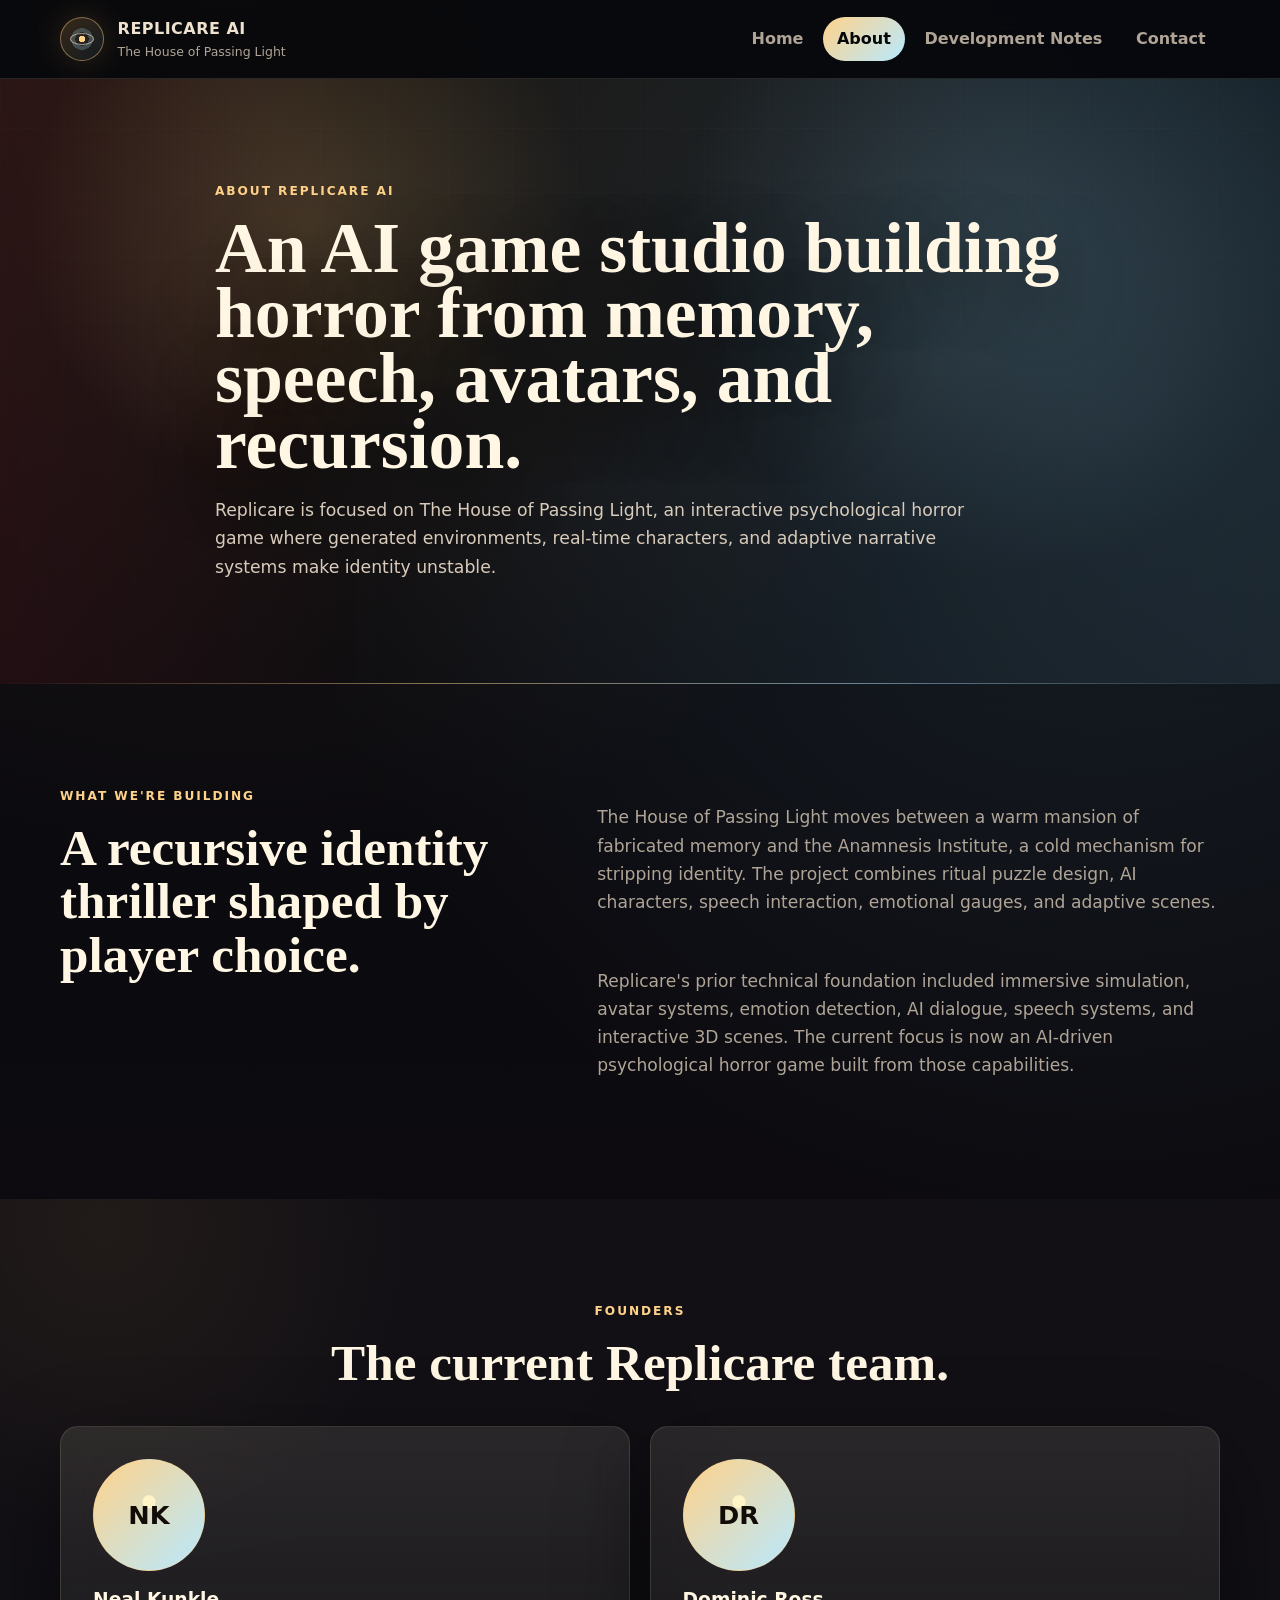
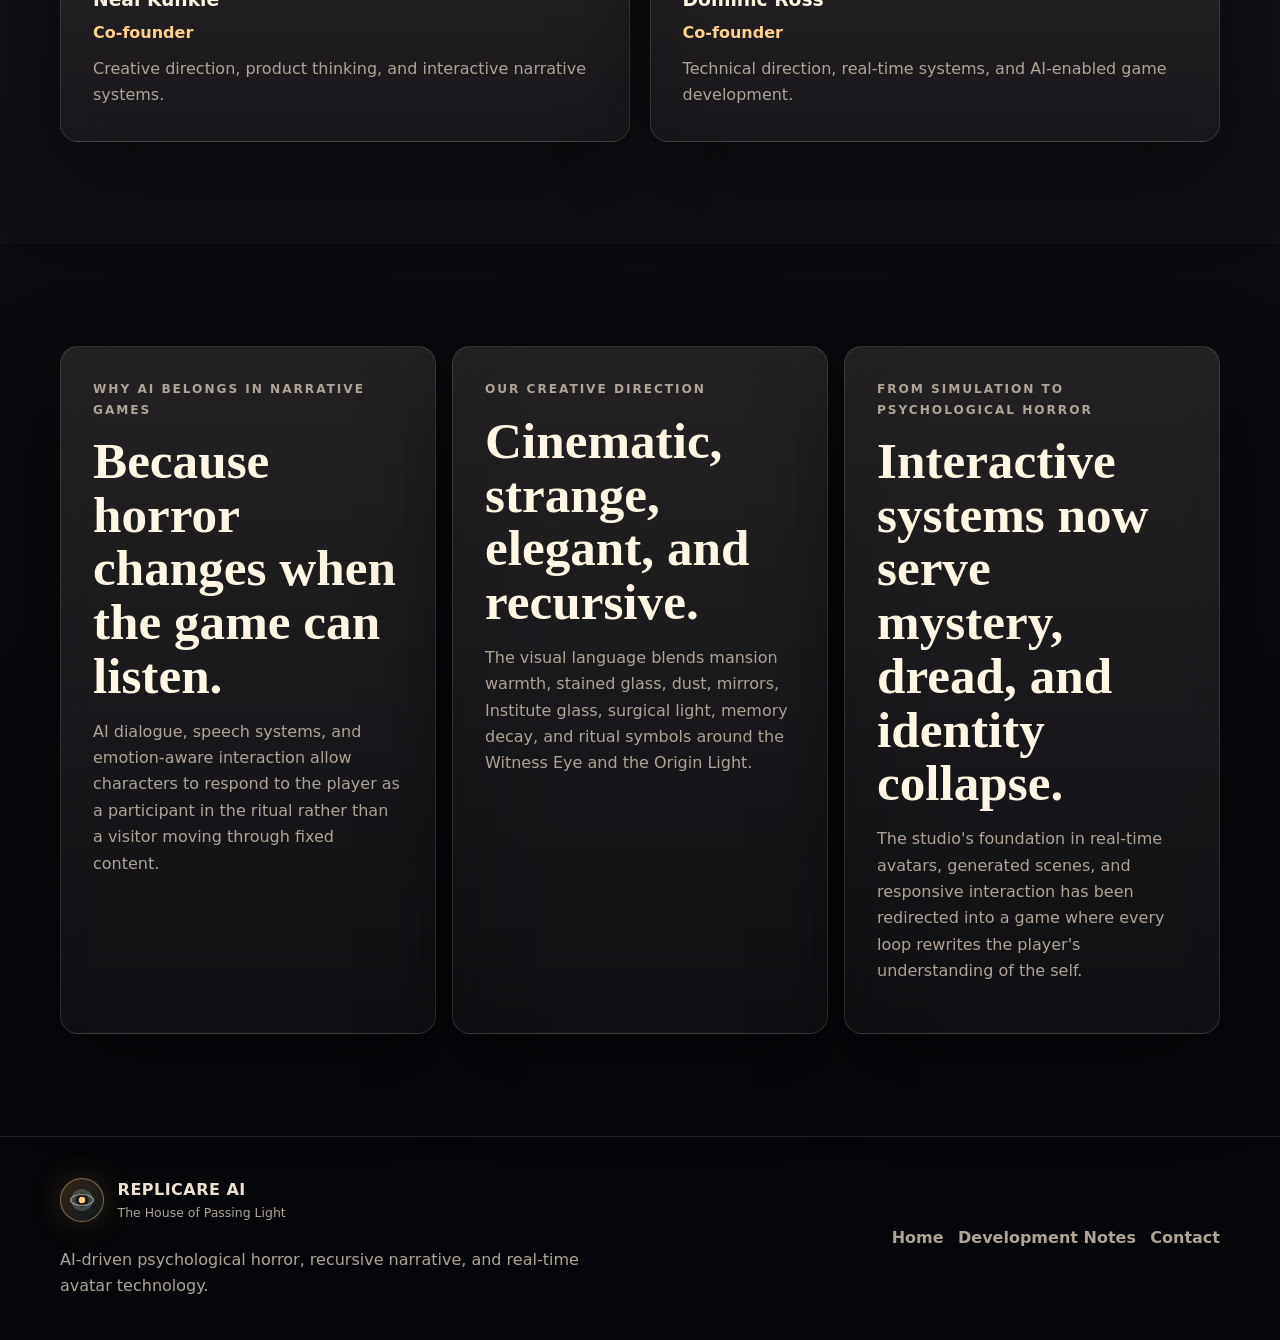
==== commit 5e136636: "Reposition Replicare site for House of Passing Light" ====
--- a/about.html
+++ b/about.html
@@ -3,7 +3,7 @@
 <head>
   <meta charset="utf-8">
   <meta name="viewport" content="width=device-width, initial-scale=1">
-  <meta name="description" content="Learn about the Replicare AI team, mission, values, and approach to safer immersive training.">
+  <meta name="description" content="About Replicare AI, the founders, and the creative direction behind The House of Passing Light.">
   <title>About | Replicare AI</title>
   <link rel="stylesheet" href="styles.css">
 </head>
@@ -11,17 +11,18 @@
   <header class="site-header">
     <div class="container header-inner">
       <a class="brand" href="index.html" aria-label="Replicare AI home">
-        <span class="brand-mark" aria-hidden="true">R</span>
-        <span class="brand-text">Replicare AI</span>
+        <span class="brand-mark" aria-hidden="true"></span>
+        <span>
+          <span class="brand-name">Replicare AI</span>
+          <span class="brand-kicker">The House of Passing Light</span>
+        </span>
       </a>
       <nav class="main-nav" aria-label="Main navigation">
-        <button class="nav-toggle" type="button" aria-expanded="false" aria-controls="site-nav">
-          <span>Menu</span>
-        </button>
+        <button class="nav-toggle" type="button" aria-expanded="false" aria-controls="site-nav">Menu</button>
         <ul class="nav-list" id="site-nav">
           <li><a href="index.html">Home</a></li>
           <li><a href="about.html" aria-current="page">About</a></li>
-          <li><a href="blog.html">Blog</a></li>
+          <li><a href="blog.html">Development Notes</a></li>
           <li><a href="contact.html">Contact</a></li>
         </ul>
       </nav>
@@ -32,72 +33,64 @@
     <section class="page-hero">
       <div class="container narrow">
         <p class="eyebrow">About Replicare AI</p>
-        <h1>Building immersive practice for the moments care teams cannot afford to improvise.</h1>
-        <p>Replicare AI brings healthcare expertise, product design, and immersive technology together to create personalized situational training that is realistic, accessible, and safer to repeat.</p>
+        <h1>An AI game studio building horror from memory, speech, avatars, and recursion.</h1>
+        <p>Replicare is focused on The House of Passing Light, an interactive psychological horror game where generated environments, real-time characters, and adaptive narrative systems make identity unstable.</p>
       </div>
     </section>
 
-    <section class="section section-light">
+    <section class="section">
       <div class="container split-section">
         <div>
-          <p class="eyebrow">Our mission</p>
-          <h2>Help people prepare for complex care scenarios before they happen.</h2>
+          <p class="eyebrow">What We're Building</p>
+          <h2>A recursive identity thriller shaped by player choice.</h2>
         </div>
-        <p class="large-copy">We design simulation-based training environments that make it easier for learners to build confidence, practice communication, and develop consistent responses in realistic situations. Our goal is to improve readiness while reducing avoidable risk in care settings.</p>
+        <div class="copy-stack">
+          <p>The House of Passing Light moves between a warm mansion of fabricated memory and the Anamnesis Institute, a cold mechanism for stripping identity. The project combines ritual puzzle design, AI characters, speech interaction, emotional gauges, and adaptive scenes.</p>
+          <p>Replicare's prior technical foundation included immersive simulation, avatar systems, emotion detection, AI dialogue, speech systems, and interactive 3D scenes. The current focus is now an AI-driven psychological horror game built from those capabilities.</p>
+        </div>
       </div>
     </section>
 
-    <section class="section section-muted">
+    <section class="section section-glass">
       <div class="container">
         <div class="section-heading">
-          <p class="eyebrow">Meet the team</p>
-          <h2>Focused leadership across care, product, and technology.</h2>
+          <p class="eyebrow">Founders</p>
+          <h2>The current Replicare team.</h2>
         </div>
-        <div class="team-grid">
+        <div class="team-grid founders-grid">
           <article class="team-card">
-            <div class="member-photo" aria-hidden="true">DF</div>
-            <h3>Dr. Fang</h3>
-            <p>CEO</p>
+            <div class="member-photo" aria-hidden="true">NK</div>
+            <h3>Neal Kunkle</h3>
+            <p>Co-founder</p>
+            <span>Creative direction, product thinking, and interactive narrative systems.</span>
           </article>
           <article class="team-card">
             <div class="member-photo" aria-hidden="true">DR</div>
             <h3>Dominic Ross</h3>
-            <p>CTO</p>
-          </article>
-          <article class="team-card">
-            <div class="member-photo" aria-hidden="true">NK</div>
-            <h3>Neal Kunkle</h3>
-            <p>CPO</p>
-          </article>
-          <article class="team-card">
-            <div class="member-photo" aria-hidden="true">JK</div>
-            <h3>Xue-Jun (June) Kong, M.D.</h3>
-            <p>Expert Advisor</p>
+            <p>Co-founder</p>
+            <span>Technical direction, real-time systems, and AI-enabled game development.</span>
           </article>
         </div>
       </div>
     </section>
 
-    <section class="section section-light">
-      <div class="container">
-        <div class="section-heading">
-          <p class="eyebrow">Core values</p>
-          <h2>Principles that shape every training environment.</h2>
-        </div>
-        <div class="card-grid three-column">
-          <article class="value-card">
-            <h3>Safety</h3>
-            <p>We create practice spaces where learners can repeat difficult situations, receive guidance, and improve without real-world harm.</p>
-          </article>
-          <article class="value-card">
-            <h3>Personalized Care</h3>
-            <p>Training should reflect the learner, the care context, and the people involved. Replicare AI is built around tailored scenarios.</p>
-          </article>
-          <article class="value-card">
-            <h3>Accessibility</h3>
-            <p>Immersive practice should be easier to access across teams, locations, and levels of experience.</p>
-          </article>
-        </div>
+    <section class="section">
+      <div class="container card-grid about-grid">
+        <article class="glass-card">
+          <p class="eyebrow">Why AI Belongs in Narrative Games</p>
+          <h2>Because horror changes when the game can listen.</h2>
+          <p>AI dialogue, speech systems, and emotion-aware interaction allow characters to respond to the player as a participant in the ritual rather than a visitor moving through fixed content.</p>
+        </article>
+        <article class="glass-card">
+          <p class="eyebrow">Our Creative Direction</p>
+          <h2>Cinematic, strange, elegant, and recursive.</h2>
+          <p>The visual language blends mansion warmth, stained glass, dust, mirrors, Institute glass, surgical light, memory decay, and ritual symbols around the Witness Eye and the Origin Light.</p>
+        </article>
+        <article class="glass-card">
+          <p class="eyebrow">From Simulation to Psychological Horror</p>
+          <h2>Interactive systems now serve mystery, dread, and identity collapse.</h2>
+          <p>The studio's foundation in real-time avatars, generated scenes, and responsive interaction has been redirected into a game where every loop rewrites the player's understanding of the self.</p>
+        </article>
       </div>
     </section>
   </main>
@@ -106,14 +99,17 @@
     <div class="container footer-grid">
       <div>
         <a class="brand footer-brand" href="index.html">
-          <span class="brand-mark" aria-hidden="true">R</span>
-          <span class="brand-text">Replicare AI</span>
+          <span class="brand-mark" aria-hidden="true"></span>
+          <span>
+            <span class="brand-name">Replicare AI</span>
+            <span class="brand-kicker">The House of Passing Light</span>
+          </span>
         </a>
-        <p>Immersive, personalized simulation training for healthcare and care teams.</p>
+        <p>AI-driven psychological horror, recursive narrative, and real-time avatar technology.</p>
       </div>
       <nav class="footer-nav" aria-label="Footer navigation">
         <a href="index.html">Home</a>
-        <a href="blog.html">Blog</a>
+        <a href="blog.html">Development Notes</a>
         <a href="contact.html">Contact</a>
       </nav>
     </div>
--- a/styles.css
+++ b/styles.css
@@ -1,22 +1,23 @@
 :root {
-  --ink: #0b1220;
-  --navy: #081827;
-  --navy-soft: #10263b;
-  --blue: #2f80ed;
-  --cyan: #48d6d2;
-  --green: #31b77f;
-  --white: #ffffff;
-  --paper: #f6f9fc;
-  --mist: #e8f1f8;
-  --line: rgba(11, 18, 32, 0.11);
-  --muted: #5c6b7a;
-  --muted-light: #b7c8d8;
-  --shadow: 0 22px 60px rgba(8, 24, 39, 0.13);
-  --shadow-soft: 0 14px 34px rgba(8, 24, 39, 0.09);
+  --void: #06070b;
+  --black: #0b0c10;
+  --ink: #121018;
+  --mansion: #d99b4a;
+  --mansion-soft: #ffd28a;
+  --institute: #b8e9ff;
+  --blue-glass: #73b8d6;
+  --bone: #eee2cf;
+  --ash: #afa496;
+  --rust: #9b3e2f;
+  --crimson: #6f1722;
+  --line: rgba(238, 226, 207, 0.14);
+  --glass: rgba(255, 246, 226, 0.06);
+  --glass-strong: rgba(255, 246, 226, 0.1);
+  --shadow: 0 30px 90px rgba(0, 0, 0, 0.48);
   --radius: 18px;
   --radius-sm: 12px;
   --container: 1160px;
-  --section: clamp(4rem, 8vw, 7rem);
+  --section: clamp(4.5rem, 8vw, 7.5rem);
 }
 
 * {
@@ -29,17 +30,27 @@
 
 body {
   margin: 0;
-  color: var(--ink);
-  background: var(--paper);
+  color: var(--bone);
+  background:
+    radial-gradient(circle at 18% 0%, rgba(217, 155, 74, 0.12), transparent 28%),
+    radial-gradient(circle at 86% 14%, rgba(115, 184, 214, 0.12), transparent 30%),
+    linear-gradient(180deg, #08090d 0%, #0d0b10 48%, #06070b 100%);
   font-family: Inter, ui-sans-serif, system-ui, -apple-system, BlinkMacSystemFont, "Segoe UI", Arial, sans-serif;
-  line-height: 1.6;
+  line-height: 1.65;
   text-rendering: optimizeLegibility;
 }
 
-img,
-svg {
-  display: block;
-  max-width: 100%;
+body::before {
+  position: fixed;
+  inset: 0;
+  z-index: -1;
+  pointer-events: none;
+  content: "";
+  background:
+    linear-gradient(rgba(255, 255, 255, 0.025) 1px, transparent 1px),
+    linear-gradient(90deg, rgba(255, 255, 255, 0.018) 1px, transparent 1px);
+  background-size: 64px 64px;
+  mask-image: linear-gradient(to bottom, rgba(0, 0, 0, 0.75), transparent 70%);
 }
 
 a {
@@ -52,15 +63,15 @@
 }
 
 .narrow {
-  max-width: 820px;
+  max-width: 850px;
 }
 
 .site-header {
   position: sticky;
   top: 0;
   z-index: 20;
-  background: rgba(246, 249, 252, 0.9);
-  border-bottom: 1px solid rgba(11, 18, 32, 0.08);
+  background: rgba(6, 7, 11, 0.82);
+  border-bottom: 1px solid var(--line);
   backdrop-filter: blur(18px);
 }
 
@@ -68,36 +79,66 @@
   display: flex;
   align-items: center;
   justify-content: space-between;
-  min-height: 76px;
+  min-height: 78px;
   gap: 1rem;
 }
 
 .brand {
   display: inline-flex;
   align-items: center;
-  gap: 0.7rem;
-  color: var(--ink);
-  font-weight: 800;
+  gap: 0.85rem;
+  color: var(--bone);
   text-decoration: none;
-  letter-spacing: 0;
 }
 
 .brand-mark {
-  display: grid;
-  width: 42px;
-  height: 42px;
+  position: relative;
+  display: grid;
+  width: 44px;
+  height: 44px;
   place-items: center;
-  color: var(--white);
-  background:
-    radial-gradient(circle at 30% 20%, rgba(72, 214, 210, 0.9), transparent 30%),
-    linear-gradient(135deg, var(--blue), var(--navy));
-  border: 1px solid rgba(255, 255, 255, 0.22);
-  border-radius: 12px;
-  box-shadow: 0 12px 28px rgba(47, 128, 237, 0.24);
-}
-
-.brand-text {
-  font-size: 1.02rem;
+  border: 1px solid rgba(255, 210, 138, 0.44);
+  border-radius: 50%;
+  background:
+    radial-gradient(circle, rgba(255, 210, 138, 0.95) 0 10%, transparent 11% 22%, rgba(184, 233, 255, 0.22) 23% 36%, transparent 37%),
+    linear-gradient(135deg, rgba(217, 155, 74, 0.22), rgba(115, 184, 214, 0.1));
+  box-shadow: 0 0 32px rgba(217, 155, 74, 0.2);
+}
+
+.brand-mark::before,
+.brand-mark::after {
+  position: absolute;
+  content: "";
+}
+
+.brand-mark::before {
+  width: 22px;
+  height: 10px;
+  border: 1px solid rgba(238, 226, 207, 0.62);
+  border-radius: 50%;
+}
+
+.brand-mark::after {
+  width: 6px;
+  height: 6px;
+  border-radius: 50%;
+  background: var(--mansion-soft);
+}
+
+.brand-name,
+.brand-kicker {
+  display: block;
+}
+
+.brand-name {
+  font-weight: 900;
+  letter-spacing: 0.03em;
+  text-transform: uppercase;
+}
+
+.brand-kicker {
+  color: var(--ash);
+  font-size: 0.78rem;
 }
 
 .main-nav {
@@ -107,20 +148,21 @@
 
 .nav-toggle {
   display: none;
+  min-height: 42px;
   border: 1px solid var(--line);
   border-radius: 999px;
-  background: var(--white);
-  color: var(--ink);
+  background: rgba(255, 246, 226, 0.06);
+  color: var(--bone);
   cursor: pointer;
   font: inherit;
-  font-weight: 700;
-  padding: 0.65rem 0.9rem;
+  font-weight: 800;
+  padding: 0.65rem 0.95rem;
 }
 
 .nav-list {
   display: flex;
   align-items: center;
-  gap: 0.25rem;
+  gap: 0.3rem;
   margin: 0;
   padding: 0;
   list-style: none;
@@ -132,32 +174,47 @@
   min-height: 42px;
   padding: 0.55rem 0.9rem;
   border-radius: 999px;
-  color: #314255;
-  font-weight: 700;
+  color: var(--ash);
+  font-weight: 800;
   text-decoration: none;
-  transition: background 180ms ease, color 180ms ease, transform 180ms ease;
+  transition: background 180ms ease, color 180ms ease, border-color 180ms ease, transform 180ms ease;
 }
 
 .nav-list a:hover,
 .nav-list a:focus-visible {
-  background: rgba(47, 128, 237, 0.1);
-  color: var(--ink);
+  color: var(--bone);
+  background: rgba(255, 246, 226, 0.08);
+  outline: none;
 }
 
 .nav-list a[aria-current="page"] {
-  background: var(--ink);
-  color: var(--white);
+  color: var(--void);
+  background: linear-gradient(135deg, var(--mansion-soft), var(--institute));
 }
 
 .hero,
 .page-hero {
   position: relative;
   overflow: hidden;
-  color: var(--white);
-  background:
-    radial-gradient(circle at 78% 18%, rgba(72, 214, 210, 0.24), transparent 30%),
-    radial-gradient(circle at 12% 0%, rgba(47, 128, 237, 0.34), transparent 26%),
-    linear-gradient(135deg, #071421 0%, #0c2438 52%, #10344b 100%);
+}
+
+.hero {
+  min-height: calc(100vh - 78px);
+  display: grid;
+  align-items: center;
+  padding: clamp(5rem, 9vw, 8rem) 0;
+}
+
+.hero::before,
+.page-hero::before {
+  position: absolute;
+  inset: 0;
+  pointer-events: none;
+  content: "";
+  background:
+    radial-gradient(circle at 24% 24%, rgba(255, 210, 138, 0.18), transparent 26%),
+    radial-gradient(circle at 78% 28%, rgba(184, 233, 255, 0.14), transparent 30%),
+    linear-gradient(90deg, rgba(111, 23, 34, 0.2), transparent 28%, rgba(115, 184, 214, 0.1));
 }
 
 .hero::after,
@@ -166,58 +223,64 @@
   inset: auto 0 0;
   height: 1px;
   content: "";
-  background: linear-gradient(90deg, transparent, rgba(72, 214, 210, 0.6), transparent);
-}
-
-.home-hero {
-  padding: clamp(5rem, 9vw, 8rem) 0;
+  background: linear-gradient(90deg, transparent, rgba(255, 210, 138, 0.5), rgba(184, 233, 255, 0.5), transparent);
 }
 
 .hero-grid {
-  display: grid;
-  grid-template-columns: minmax(0, 1.02fr) minmax(360px, 0.98fr);
-  align-items: center;
-  gap: clamp(2rem, 6vw, 5rem);
-}
-
-.hero-copy,
-.hero-visual,
-.page-hero .container {
   position: relative;
   z-index: 1;
+  display: grid;
+  grid-template-columns: minmax(0, 1.04fr) minmax(340px, 0.96fr);
+  align-items: center;
+  gap: clamp(2rem, 6vw, 5rem);
 }
 
 .eyebrow {
-  margin: 0 0 0.8rem;
-  color: var(--green);
-  font-size: 0.78rem;
+  margin: 0 0 0.9rem;
+  color: var(--mansion-soft);
+  font-size: 0.76rem;
   font-weight: 900;
-  letter-spacing: 0.12em;
+  letter-spacing: 0.16em;
   text-transform: uppercase;
+}
+
+h1,
+h2,
+h3,
+p {
+  overflow-wrap: anywhere;
 }
 
 .hero h1,
 .page-hero h1 {
-  max-width: 820px;
+  max-width: 940px;
   margin: 0;
-  font-size: clamp(2.7rem, 7vw, 5.9rem);
-  line-height: 0.96;
+  color: #fff6e4;
+  font-family: Georgia, "Times New Roman", serif;
+  font-size: clamp(3rem, 8vw, 7.8rem);
+  font-weight: 700;
   letter-spacing: 0;
-}
-
-.hero-subtitle {
-  margin: 1rem 0 0;
-  color: var(--cyan);
-  font-size: clamp(1.35rem, 3vw, 2.2rem);
-  font-weight: 800;
-}
-
+  line-height: 0.91;
+  text-shadow: 0 18px 60px rgba(0, 0, 0, 0.5);
+}
+
+.hero-subtitle,
 .hero-lede,
 .page-hero p:not(.eyebrow) {
-  max-width: 680px;
+  max-width: 760px;
+  color: #d8cbbb;
+}
+
+.hero-subtitle {
   margin: 1.25rem 0 0;
-  color: #d8e7f2;
-  font-size: clamp(1rem, 2vw, 1.18rem);
+  font-size: clamp(1.25rem, 2.5vw, 2rem);
+  line-height: 1.25;
+}
+
+.hero-lede,
+.page-hero p:not(.eyebrow) {
+  margin: 1.2rem 0 0;
+  font-size: 1.08rem;
 }
 
 .button-row {
@@ -232,174 +295,140 @@
   align-items: center;
   justify-content: center;
   min-height: 48px;
-  padding: 0.8rem 1.1rem;
+  padding: 0.82rem 1.15rem;
   border: 1px solid transparent;
   border-radius: 999px;
   font-weight: 900;
   text-decoration: none;
-  transition: transform 180ms ease, box-shadow 180ms ease, background 180ms ease;
+  transition: transform 180ms ease, box-shadow 180ms ease, background 180ms ease, border-color 180ms ease;
 }
 
 .button:hover,
 .button:focus-visible {
   transform: translateY(-2px);
+  outline: none;
 }
 
 .button-primary {
-  color: var(--navy);
-  background: var(--cyan);
-  box-shadow: 0 18px 36px rgba(72, 214, 210, 0.24);
+  color: #120c08;
+  background: linear-gradient(135deg, var(--mansion-soft), var(--mansion));
+  box-shadow: 0 18px 48px rgba(217, 155, 74, 0.24);
 }
 
 .button-secondary {
-  color: var(--white);
-  background: rgba(255, 255, 255, 0.09);
-  border-color: rgba(255, 255, 255, 0.22);
-}
-
-.section-light .button-secondary,
-.contact-form .button-secondary {
-  color: var(--ink);
-  background: var(--mist);
-  border-color: var(--line);
-}
-
-.simulation-panel {
+  color: var(--bone);
+  background: rgba(255, 246, 226, 0.06);
+  border-color: rgba(238, 226, 207, 0.24);
+}
+
+.button-secondary:hover,
+.button-secondary:focus-visible {
+  border-color: rgba(184, 233, 255, 0.5);
+  box-shadow: 0 18px 48px rgba(115, 184, 214, 0.12);
+}
+
+.house-visual {
+  position: relative;
+}
+
+.stained-window {
+  position: relative;
+  display: grid;
+  min-height: 520px;
+  place-items: center;
   overflow: hidden;
-  border: 1px solid rgba(255, 255, 255, 0.18);
-  border-radius: 28px;
-  background: rgba(255, 255, 255, 0.08);
-  box-shadow: 0 34px 90px rgba(0, 0, 0, 0.28);
-  backdrop-filter: blur(18px);
-}
-
-.panel-top {
-  display: flex;
-  gap: 0.5rem;
-  padding: 1.1rem;
-  border-bottom: 1px solid rgba(255, 255, 255, 0.14);
-}
-
-.panel-top span {
-  width: 0.65rem;
-  height: 0.65rem;
+  border: 1px solid rgba(238, 226, 207, 0.18);
+  border-radius: 32px 32px 10px 10px;
+  background:
+    linear-gradient(90deg, rgba(255, 210, 138, 0.1) 1px, transparent 1px),
+    linear-gradient(rgba(255, 210, 138, 0.07) 1px, transparent 1px),
+    radial-gradient(circle at 50% 35%, rgba(255, 210, 138, 0.34), transparent 22%),
+    linear-gradient(135deg, rgba(88, 41, 26, 0.9), rgba(10, 18, 28, 0.95) 52%, rgba(188, 231, 255, 0.16));
+  background-size: 74px 74px, 74px 74px, auto, auto;
+  box-shadow: var(--shadow), inset 0 0 90px rgba(0, 0, 0, 0.5);
+}
+
+.origin-light {
+  position: absolute;
+  width: 34%;
+  aspect-ratio: 1;
   border-radius: 50%;
-  background: rgba(255, 255, 255, 0.42);
-}
-
-.scene-stage {
+  background: radial-gradient(circle, #fff9dc 0 8%, #ffd28a 9% 18%, rgba(217, 155, 74, 0.16) 19% 48%, transparent 49%);
+  box-shadow: 0 0 90px rgba(255, 210, 138, 0.38);
+}
+
+.witness-eye {
   position: relative;
-  display: grid;
-  min-height: 360px;
-  place-items: center;
-  background:
-    linear-gradient(rgba(72, 214, 210, 0.08) 1px, transparent 1px),
-    linear-gradient(90deg, rgba(72, 214, 210, 0.08) 1px, transparent 1px),
-    radial-gradient(circle at center, rgba(72, 214, 210, 0.28), transparent 34%);
-  background-size: 34px 34px, 34px 34px, auto;
-}
-
-.avatar-orbit {
+  width: 58%;
+  aspect-ratio: 2.3 / 1;
+  border: 1px solid rgba(238, 226, 207, 0.45);
+  border-radius: 50%;
+  background: radial-gradient(circle at center, rgba(255, 210, 138, 0.9) 0 4%, rgba(8, 7, 10, 0.8) 5% 12%, transparent 13%);
+  transform: rotate(-8deg);
+}
+
+.loop-ring {
   position: absolute;
-  border: 1px solid rgba(72, 214, 210, 0.5);
+  border: 1px solid rgba(184, 233, 255, 0.36);
   border-radius: 50%;
 }
 
-.orbit-one {
-  width: 260px;
-  height: 260px;
-}
-
-.orbit-two {
-  width: 190px;
-  height: 190px;
-  border-color: rgba(47, 128, 237, 0.65);
-  transform: rotate(28deg) scaleY(0.62);
-}
-
-.avatar-card {
-  position: relative;
-  z-index: 1;
-  display: grid;
-  width: min(72%, 290px);
-  min-height: 150px;
-  align-content: center;
-  gap: 0.35rem;
-  padding: 1.4rem;
-  border: 1px solid rgba(255, 255, 255, 0.18);
-  border-radius: 20px;
-  color: var(--white);
-  background: linear-gradient(135deg, rgba(8, 24, 39, 0.88), rgba(17, 61, 83, 0.82));
-  box-shadow: var(--shadow);
-}
-
-.avatar-pulse {
-  width: 46px;
-  height: 46px;
-  margin-bottom: 0.55rem;
-  border-radius: 50%;
-  background: radial-gradient(circle, var(--cyan) 0 34%, rgba(72, 214, 210, 0.25) 35% 100%);
-  box-shadow: 0 0 0 10px rgba(72, 214, 210, 0.12);
-}
-
-.avatar-card small {
-  color: var(--muted-light);
-}
-
-.metric-strip {
-  display: grid;
-  grid-template-columns: repeat(3, 1fr);
-  border-top: 1px solid rgba(255, 255, 255, 0.14);
-}
-
-.metric-strip div {
+.ring-one {
+  width: 72%;
+  aspect-ratio: 1;
+}
+
+.ring-two {
+  width: 46%;
+  aspect-ratio: 1;
+  border-color: rgba(217, 155, 74, 0.42);
+  transform: rotate(35deg) scaleY(0.55);
+}
+
+.visual-caption {
+  position: absolute;
+  right: 1rem;
+  bottom: 1rem;
+  left: 1rem;
+  display: grid;
+  gap: 0.2rem;
   padding: 1rem;
-  border-right: 1px solid rgba(255, 255, 255, 0.12);
-}
-
-.metric-strip div:last-child {
-  border-right: 0;
-}
-
-.metric-strip strong,
-.metric-strip span {
-  display: block;
-}
-
-.metric-strip strong {
-  color: var(--cyan);
-  font-size: 1.35rem;
-}
-
-.metric-strip span {
-  color: #d8e7f2;
-  font-size: 0.88rem;
+  border: 1px solid rgba(238, 226, 207, 0.16);
+  border-radius: var(--radius-sm);
+  background: rgba(6, 7, 11, 0.72);
+  backdrop-filter: blur(14px);
+}
+
+.visual-caption span {
+  color: var(--ash);
 }
 
 .section {
   padding: var(--section) 0;
 }
 
-.section-light {
-  background: var(--white);
-}
-
-.section-muted {
-  background:
-    radial-gradient(circle at 10% 10%, rgba(72, 214, 210, 0.16), transparent 24%),
-    var(--paper);
+.section-glass {
+  background:
+    radial-gradient(circle at 8% 4%, rgba(217, 155, 74, 0.08), transparent 24%),
+    rgba(255, 246, 226, 0.025);
 }
 
 .section-dark {
-  color: var(--white);
-  background:
-    radial-gradient(circle at 80% 20%, rgba(49, 183, 127, 0.18), transparent 26%),
-    linear-gradient(135deg, var(--navy), #0d2d43);
+  background:
+    radial-gradient(circle at 82% 18%, rgba(184, 233, 255, 0.12), transparent 26%),
+    linear-gradient(135deg, #06070b, #101827 62%, #07080d);
+}
+
+.split-section {
+  display: grid;
+  grid-template-columns: 0.85fr 1.15fr;
+  gap: clamp(2rem, 6vw, 5rem);
+  align-items: start;
 }
 
 .section-heading {
-  max-width: 760px;
-  margin: 0 auto 2.2rem;
+  max-width: 790px;
+  margin: 0 auto 2.3rem;
   text-align: center;
 }
 
@@ -410,232 +439,291 @@
 
 .section-heading h2,
 .split-section h2,
-.insight-panel h2,
-.contact-card h2 {
+.physician-grid h2,
+.contact-card h2,
+.glass-card h2 {
   margin: 0;
-  color: inherit;
-  font-size: clamp(2rem, 4vw, 3.2rem);
+  color: #fff6e4;
+  font-family: Georgia, "Times New Roman", serif;
+  font-size: clamp(2rem, 4vw, 3.5rem);
   line-height: 1.05;
-  letter-spacing: 0;
 }
 
 .section-heading p:not(.eyebrow),
-.large-copy {
-  color: var(--muted);
-  font-size: 1.08rem;
-}
-
-.section-dark .large-copy,
-.section-dark p,
-.section-dark .why-list p {
-  color: #d1e0ec;
+.copy-stack p,
+.loop-panel p,
+.glass-card p,
+.tech-card p,
+.note-card p,
+.post-card p,
+.team-card span,
+.contact-card li,
+.form-note {
+  color: var(--ash);
+}
+
+.copy-stack {
+  display: grid;
+  gap: 1rem;
+  font-size: 1.07rem;
 }
 
 .card-grid {
   display: grid;
+  gap: 1rem;
+}
+
+.reality-grid {
+  display: grid;
+  grid-template-columns: repeat(2, minmax(0, 1fr));
   gap: 1.2rem;
 }
 
-.feature-grid {
-  grid-template-columns: repeat(4, minmax(0, 1fr));
-}
-
-.three-column {
-  grid-template-columns: repeat(3, minmax(0, 1fr));
-}
-
-.feature-card,
-.practice-card,
-.value-card,
+.reality-card,
+.glass-card,
+.tech-card,
+.note-card,
 .team-card,
 .post-card,
-.insight-panel,
+.contact-card,
+.contact-form,
+.loop-panel {
+  border: 1px solid var(--line);
+  border-radius: var(--radius);
+  background: linear-gradient(180deg, var(--glass-strong), rgba(255, 246, 226, 0.035));
+  box-shadow: var(--shadow);
+  backdrop-filter: blur(18px);
+}
+
+.reality-card,
+.glass-card,
+.tech-card,
+.note-card,
+.team-card,
+.loop-panel {
+  padding: clamp(1.35rem, 3vw, 2rem);
+}
+
+.reality-card,
+.glass-card,
+.tech-card,
+.note-card,
+.team-card,
+.post-card {
+  transition: transform 180ms ease, border-color 180ms ease, box-shadow 180ms ease;
+}
+
+.reality-card:hover,
+.glass-card:hover,
+.tech-card:hover,
+.note-card:hover,
+.team-card:hover,
+.post-card:hover {
+  transform: translateY(-4px);
+  border-color: rgba(255, 210, 138, 0.34);
+}
+
+.mansion-card {
+  background:
+    radial-gradient(circle at 24% 12%, rgba(255, 210, 138, 0.18), transparent 26%),
+    linear-gradient(180deg, rgba(217, 155, 74, 0.12), rgba(255, 246, 226, 0.035));
+}
+
+.institute-card {
+  background:
+    radial-gradient(circle at 78% 12%, rgba(184, 233, 255, 0.16), transparent 28%),
+    linear-gradient(180deg, rgba(115, 184, 214, 0.1), rgba(255, 246, 226, 0.03));
+}
+
+.card-label,
+.post-meta {
+  display: block;
+  margin: 0 0 0.8rem;
+  color: var(--institute);
+  font-size: 0.78rem;
+  font-weight: 900;
+  letter-spacing: 0.13em;
+  text-transform: uppercase;
+}
+
+.reality-card h3,
+.glass-card h3,
+.tech-card h3,
+.note-card h2,
+.team-card h3,
+.post-card h2 {
+  margin: 0 0 0.55rem;
+  color: #fff6e4;
+  line-height: 1.18;
+}
+
+.reality-card h3 {
+  font-family: Georgia, "Times New Roman", serif;
+  font-size: clamp(1.6rem, 3vw, 2.35rem);
+}
+
+.gauge-grid {
+  grid-template-columns: repeat(5, minmax(0, 1fr));
+}
+
+.tech-grid {
+  grid-template-columns: repeat(4, minmax(0, 1fr));
+}
+
+.loop-steps {
+  display: grid;
+  grid-template-columns: repeat(4, minmax(0, 1fr));
+  gap: 0.65rem;
+  margin-top: 1.4rem;
+}
+
+.loop-steps span {
+  display: grid;
+  min-height: 76px;
+  place-items: center;
+  border: 1px solid rgba(184, 233, 255, 0.18);
+  border-radius: var(--radius-sm);
+  color: var(--bone);
+  background: rgba(184, 233, 255, 0.055);
+  font-weight: 900;
+  text-align: center;
+}
+
+.physician-section {
+  background:
+    radial-gradient(circle at 26% 30%, rgba(111, 23, 34, 0.22), transparent 28%),
+    linear-gradient(135deg, #0a0709, #11080b 58%, #070b10);
+}
+
+.physician-grid {
+  display: grid;
+  grid-template-columns: minmax(240px, 0.65fr) minmax(0, 1fr);
+  gap: clamp(2rem, 6vw, 5rem);
+  align-items: center;
+}
+
+.physician-symbol {
+  position: relative;
+  display: grid;
+  aspect-ratio: 1;
+  place-items: center;
+  border: 1px solid rgba(155, 62, 47, 0.5);
+  border-radius: 50%;
+  background:
+    linear-gradient(rgba(238, 226, 207, 0.06) 1px, transparent 1px),
+    linear-gradient(90deg, rgba(238, 226, 207, 0.06) 1px, transparent 1px),
+    radial-gradient(circle, rgba(111, 23, 34, 0.34), transparent 56%);
+  background-size: 42px 42px, 42px 42px, auto;
+  box-shadow: inset 0 0 80px rgba(0, 0, 0, 0.5);
+}
+
+.physician-symbol span {
+  width: 54%;
+  aspect-ratio: 1;
+  border: 1px solid rgba(255, 210, 138, 0.42);
+  border-radius: 50%;
+  background:
+    linear-gradient(90deg, transparent 48%, rgba(255, 210, 138, 0.55) 49% 51%, transparent 52%),
+    linear-gradient(transparent 48%, rgba(184, 233, 255, 0.35) 49% 51%, transparent 52%);
+}
+
+.page-hero {
+  padding: clamp(4.5rem, 8vw, 7rem) 0;
+}
+
+.page-hero .container {
+  position: relative;
+  z-index: 1;
+}
+
+.page-hero h1 {
+  font-size: clamp(2.55rem, 5.6vw, 5.25rem);
+}
+
+.team-grid {
+  display: grid;
+  grid-template-columns: repeat(2, minmax(0, 1fr));
+  gap: 1.2rem;
+}
+
+.member-photo {
+  display: grid;
+  width: 112px;
+  aspect-ratio: 1;
+  margin-bottom: 1.1rem;
+  place-items: center;
+  border: 1px solid rgba(255, 210, 138, 0.36);
+  border-radius: 50%;
+  color: #120c08;
+  background:
+    radial-gradient(circle at 50% 38%, #fff4c8 0 7%, transparent 8%),
+    linear-gradient(135deg, var(--mansion-soft), var(--institute));
+  font-size: 1.6rem;
+  font-weight: 900;
+}
+
+.team-card p {
+  margin: 0 0 0.6rem;
+  color: var(--mansion-soft);
+  font-weight: 900;
+}
+
+.about-grid {
+  grid-template-columns: repeat(3, minmax(0, 1fr));
+}
+
+.dev-notes-grid {
+  display: grid;
+  grid-template-columns: repeat(3, minmax(0, 1fr));
+  gap: 1rem;
+}
+
+.featured-post {
+  grid-column: 1 / -1;
+}
+
+.post-card {
+  display: grid;
+  grid-template-columns: minmax(240px, 0.7fr) minmax(0, 1.3fr);
+  overflow: hidden;
+}
+
+.post-media {
+  display: grid;
+  min-height: 280px;
+  place-items: center;
+  color: #100b08;
+  background:
+    radial-gradient(circle at 50% 50%, rgba(255, 246, 226, 0.9), transparent 13%),
+    linear-gradient(135deg, rgba(217, 155, 74, 0.92), rgba(115, 184, 214, 0.62));
+  font-size: 4rem;
+  font-weight: 900;
+}
+
+.post-body {
+  padding: clamp(1.4rem, 3vw, 2rem);
+}
+
+.contact-hero-grid,
+.form-layout {
+  display: grid;
+  grid-template-columns: minmax(0, 1fr) minmax(320px, 0.72fr);
+  gap: clamp(2rem, 6vw, 4rem);
+  align-items: start;
+}
+
+.contact-hero .button {
+  margin-top: 1.7rem;
+}
+
 .contact-card,
 .contact-form {
-  border: 1px solid var(--line);
-  border-radius: var(--radius);
-  background: var(--white);
-  box-shadow: var(--shadow-soft);
-}
-
-.feature-card,
-.practice-card,
-.value-card {
-  min-height: 100%;
-  padding: 1.5rem;
-  transition: transform 180ms ease, box-shadow 180ms ease, border-color 180ms ease;
-}
-
-.feature-card:hover,
-.practice-card:hover,
-.value-card:hover,
-.team-card:hover,
-.post-card:hover {
-  border-color: rgba(47, 128, 237, 0.3);
-  box-shadow: var(--shadow);
-  transform: translateY(-4px);
-}
-
-.card-icon {
-  display: grid;
-  width: 48px;
-  height: 48px;
-  margin-bottom: 1.1rem;
-  place-items: center;
-  border-radius: 14px;
-  color: var(--navy);
-  background: linear-gradient(135deg, rgba(72, 214, 210, 0.95), rgba(49, 183, 127, 0.8));
-  font-size: 0.85rem;
-  font-weight: 900;
-}
-
-.feature-card h3,
-.practice-card h3,
-.value-card h3,
-.team-card h3,
-.post-card h2,
-.why-list h3 {
-  margin: 0 0 0.55rem;
-  line-height: 1.2;
-}
-
-.feature-card p,
-.practice-card p,
-.value-card p,
-.team-card p,
-.post-card p,
-.insight-panel p,
-.contact-card li {
-  color: var(--muted);
-}
-
-.split-section {
-  display: grid;
-  grid-template-columns: 0.8fr 1.2fr;
-  gap: clamp(2rem, 6vw, 5rem);
-  align-items: start;
-}
-
-.why-list {
-  display: grid;
-  gap: 1rem;
-}
-
-.why-list article {
-  padding: 1.25rem 0 1.25rem 1.3rem;
-  border-left: 3px solid var(--cyan);
-}
-
-.page-hero {
-  padding: clamp(4.5rem, 8vw, 7rem) 0;
-}
-
-.page-hero h1 {
-  font-size: clamp(2.4rem, 5.5vw, 4.7rem);
-}
-
-.team-grid {
-  display: grid;
-  grid-template-columns: repeat(4, minmax(0, 1fr));
-  gap: 1.2rem;
-}
-
-.team-card {
-  overflow: hidden;
-  padding: 1rem;
-  transition: transform 180ms ease, box-shadow 180ms ease, border-color 180ms ease;
-}
-
-.member-photo,
-.post-media {
-  display: grid;
-  place-items: center;
-  border-radius: var(--radius-sm);
-  color: var(--white);
-  background:
-    radial-gradient(circle at 32% 18%, rgba(72, 214, 210, 0.5), transparent 28%),
-    linear-gradient(135deg, #10263b, #2f80ed 55%, #31b77f);
-}
-
-.member-photo {
-  aspect-ratio: 1 / 1;
-  margin-bottom: 1rem;
-  font-size: clamp(2rem, 5vw, 3.8rem);
-  font-weight: 900;
-}
-
-.team-card p {
-  margin: 0;
-  font-weight: 800;
-}
-
-.blog-layout {
-  display: grid;
-  grid-template-columns: minmax(0, 1.2fr) minmax(280px, 0.8fr);
-  gap: 1.4rem;
-  align-items: start;
-}
-
-.post-card {
-  display: grid;
-  grid-template-columns: minmax(220px, 0.8fr) 1.2fr;
-  overflow: hidden;
-  transition: transform 180ms ease, box-shadow 180ms ease, border-color 180ms ease;
-}
-
-.post-media {
-  min-height: 300px;
-  border-radius: 0;
-  font-size: 4rem;
-  font-weight: 900;
-}
-
-.post-body,
-.insight-panel,
-.contact-card {
-  padding: clamp(1.4rem, 3vw, 2rem);
-}
-
-.post-meta {
-  margin-top: 0;
-  color: var(--green);
-  font-size: 0.86rem;
-  font-weight: 900;
-  text-transform: uppercase;
-}
-
-.text-link {
-  display: inline-flex;
-  margin-top: 0.6rem;
-  color: var(--blue);
-  font-weight: 900;
-  text-decoration: none;
-}
-
-.text-link:hover,
-.text-link:focus-visible {
-  text-decoration: underline;
-}
-
-.insight-panel {
-  background: linear-gradient(180deg, var(--white), #eef7fb);
-}
-
-.contact-hero-grid {
-  display: grid;
-  grid-template-columns: minmax(0, 1fr) minmax(280px, 420px);
-  gap: clamp(2rem, 6vw, 5rem);
-  align-items: center;
-}
-
-.contact-card {
-  color: var(--ink);
-  background: rgba(255, 255, 255, 0.92);
+  padding: clamp(1.35rem, 3vw, 2rem);
 }
 
 .check-list {
   display: grid;
-  gap: 0.7rem;
+  gap: 0.75rem;
   margin: 1.2rem 0 0;
   padding: 0;
   list-style: none;
@@ -643,37 +731,24 @@
 
 .check-list li {
   position: relative;
-  padding-left: 1.6rem;
+  padding-left: 1.55rem;
 }
 
 .check-list li::before {
   position: absolute;
+  top: 0.72rem;
   left: 0;
-  top: 0.35rem;
-  width: 0.55rem;
-  height: 0.9rem;
-  border: solid var(--green);
-  border-width: 0 3px 3px 0;
+  width: 0.62rem;
+  height: 1px;
+  background: var(--mansion-soft);
+  box-shadow: 0 0 12px rgba(255, 210, 138, 0.8);
   content: "";
-  transform: rotate(45deg);
-}
-
-.form-layout {
-  display: grid;
-  grid-template-columns: minmax(240px, 0.6fr) minmax(0, 1fr);
-  gap: clamp(2rem, 6vw, 4rem);
-  align-items: start;
 }
 
 .contact-form {
   display: grid;
   grid-template-columns: repeat(2, minmax(0, 1fr));
   gap: 1rem;
-  padding: clamp(1.2rem, 3vw, 2rem);
-}
-
-.contact-hero .button {
-  margin-top: 1.8rem;
 }
 
 .form-row {
@@ -687,17 +762,17 @@
 }
 
 label {
-  color: #27384a;
+  color: var(--bone);
   font-weight: 850;
 }
 
 input,
 textarea {
   width: 100%;
-  border: 1px solid var(--line);
-  border-radius: 12px;
-  background: #fbfdff;
-  color: var(--ink);
+  border: 1px solid rgba(238, 226, 207, 0.18);
+  border-radius: var(--radius-sm);
+  background: rgba(6, 7, 11, 0.72);
+  color: var(--bone);
   font: inherit;
   padding: 0.85rem 0.95rem;
   transition: border-color 180ms ease, box-shadow 180ms ease, background 180ms ease;
@@ -709,9 +784,9 @@
 
 input:focus,
 textarea:focus {
-  border-color: var(--blue);
-  background: var(--white);
-  box-shadow: 0 0 0 4px rgba(47, 128, 237, 0.14);
+  border-color: var(--institute);
+  background: rgba(6, 7, 11, 0.92);
+  box-shadow: 0 0 0 4px rgba(184, 233, 255, 0.14);
   outline: none;
 }
 
@@ -726,14 +801,9 @@
   cursor: pointer;
 }
 
-.form-note {
-  margin: 0;
-  color: var(--muted);
-}
-
 .site-footer {
-  color: #d6e5ef;
-  background: #071421;
+  border-top: 1px solid var(--line);
+  background: #050609;
   padding: 2.5rem 0;
 }
 
@@ -744,14 +814,10 @@
   gap: 2rem;
 }
 
-.footer-brand {
-  color: var(--white);
-}
-
 .site-footer p {
-  max-width: 520px;
+  max-width: 560px;
   margin: 1rem 0 0;
-  color: var(--muted-light);
+  color: var(--ash);
 }
 
 .footer-nav {
@@ -761,46 +827,48 @@
 }
 
 .footer-nav a {
-  color: #d6e5ef;
-  font-weight: 800;
+  color: var(--ash);
+  font-weight: 850;
   text-decoration: none;
 }
 
 .footer-nav a:hover,
 .footer-nav a:focus-visible {
-  color: var(--cyan);
-}
-
-@media (max-width: 980px) {
+  color: var(--mansion-soft);
+}
+
+@media (max-width: 1040px) {
   .hero-grid,
   .split-section,
-  .blog-layout,
+  .physician-grid,
   .contact-hero-grid,
   .form-layout {
     grid-template-columns: 1fr;
   }
 
-  .feature-grid,
-  .team-grid {
+  .gauge-grid,
+  .tech-grid,
+  .about-grid,
+  .dev-notes-grid {
     grid-template-columns: repeat(2, minmax(0, 1fr));
   }
 
-  .three-column {
-    grid-template-columns: 1fr;
-  }
-
-  .hero-visual {
-    max-width: 620px;
-  }
-}
-
-@media (max-width: 720px) {
+  .house-visual {
+    max-width: 640px;
+  }
+}
+
+@media (max-width: 740px) {
   .container {
     width: min(100% - 1.25rem, var(--container));
   }
 
   .header-inner {
-    min-height: 68px;
+    min-height: 70px;
+  }
+
+  .brand-kicker {
+    display: none;
   }
 
   .nav-toggle {
@@ -818,7 +886,7 @@
     padding: 0.7rem;
     border: 1px solid var(--line);
     border-radius: 18px;
-    background: var(--white);
+    background: rgba(6, 7, 11, 0.96);
     box-shadow: var(--shadow);
   }
 
@@ -830,49 +898,37 @@
     justify-content: center;
   }
 
-  .home-hero,
-  .page-hero {
+  .hero {
+    min-height: auto;
     padding: 4rem 0;
   }
 
   .hero h1,
   .page-hero h1 {
-    font-size: clamp(2.45rem, 14vw, 4rem);
-  }
-
-  .scene-stage {
-    min-height: 300px;
-  }
-
-  .metric-strip {
-    grid-template-columns: 1fr;
-  }
-
-  .metric-strip div {
-    border-right: 0;
-    border-bottom: 1px solid rgba(255, 255, 255, 0.12);
-  }
-
-  .metric-strip div:last-child {
-    border-bottom: 0;
-  }
-
-  .feature-grid,
+    font-size: clamp(2.45rem, 14vw, 4.2rem);
+  }
+
+  .stained-window {
+    min-height: 360px;
+  }
+
+  .reality-grid,
+  .gauge-grid,
+  .tech-grid,
+  .loop-steps,
   .team-grid,
+  .about-grid,
+  .dev-notes-grid,
   .post-card,
   .contact-form {
     grid-template-columns: 1fr;
   }
 
   .post-media {
-    min-height: 220px;
-  }
-
-  .form-actions {
-    align-items: flex-start;
-    flex-direction: column;
-  }
-
+    min-height: 210px;
+  }
+
+  .form-actions,
   .footer-grid {
     align-items: flex-start;
     flex-direction: column;
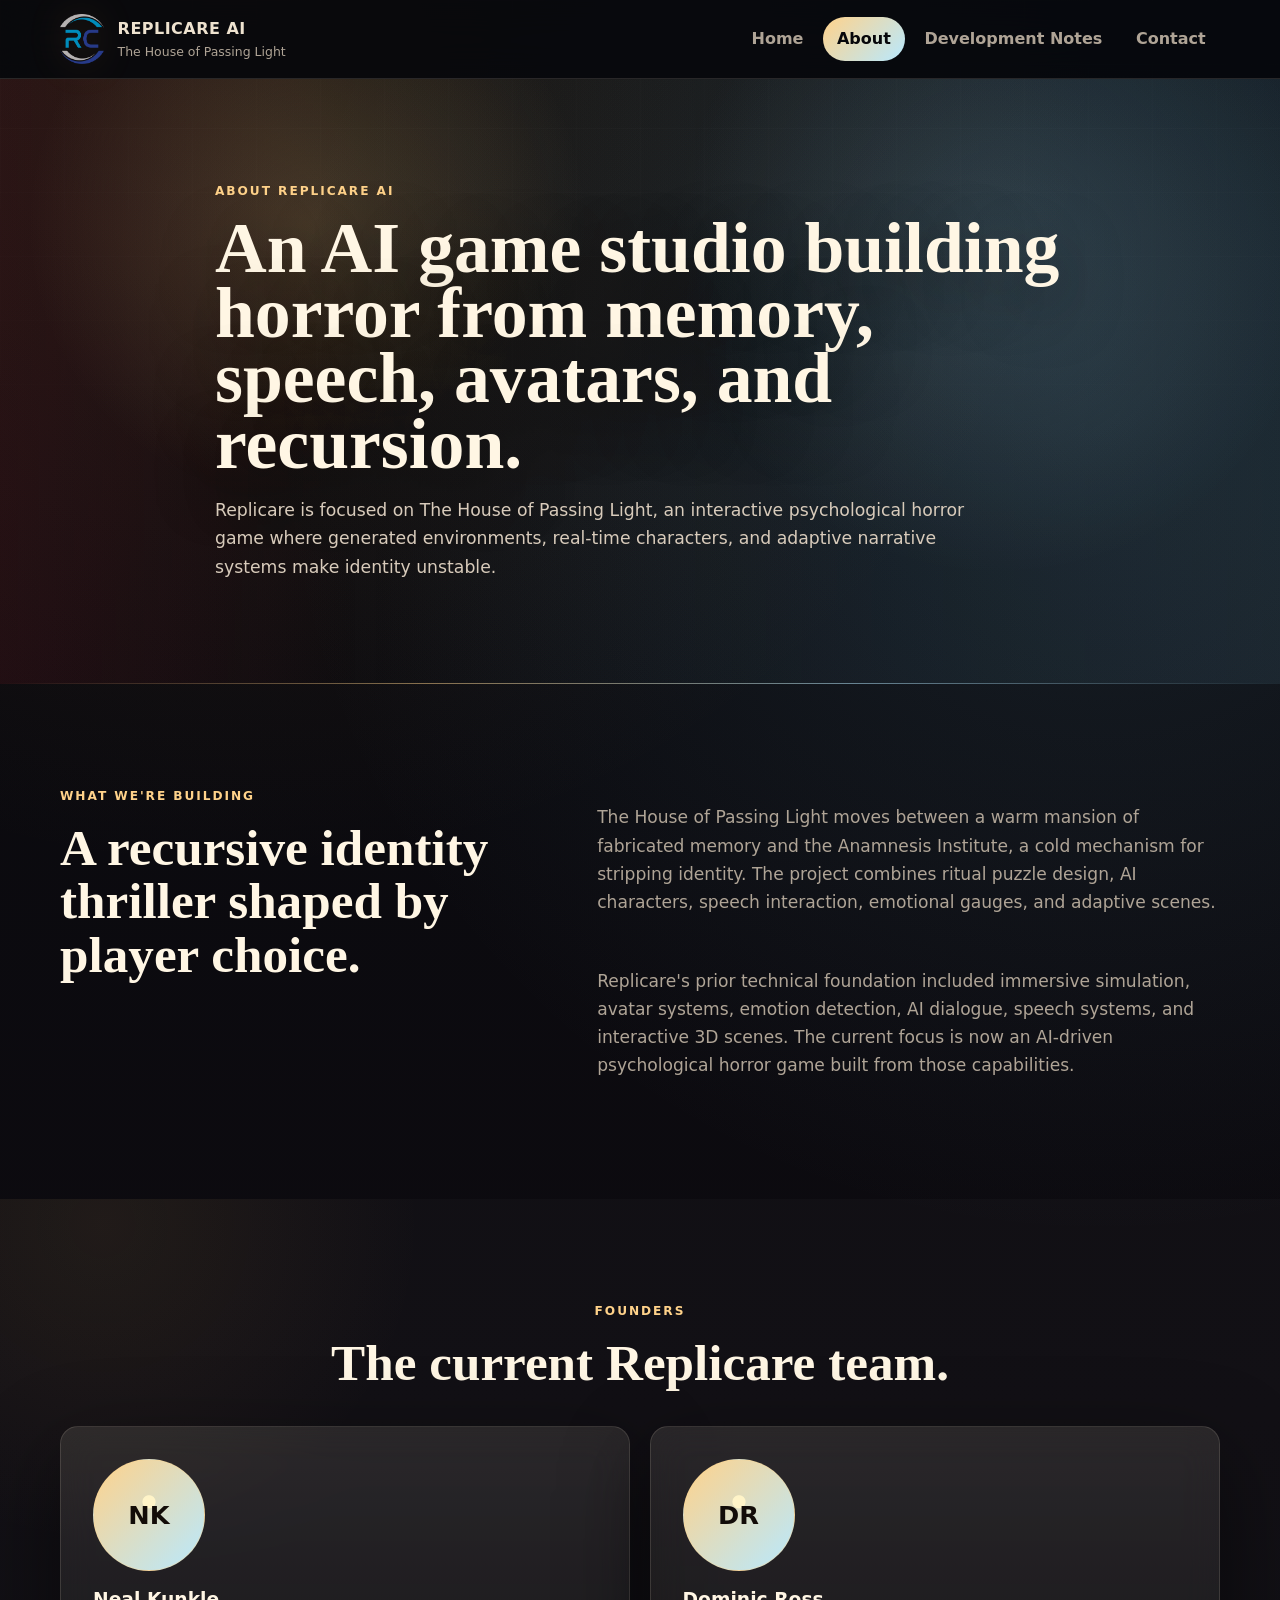
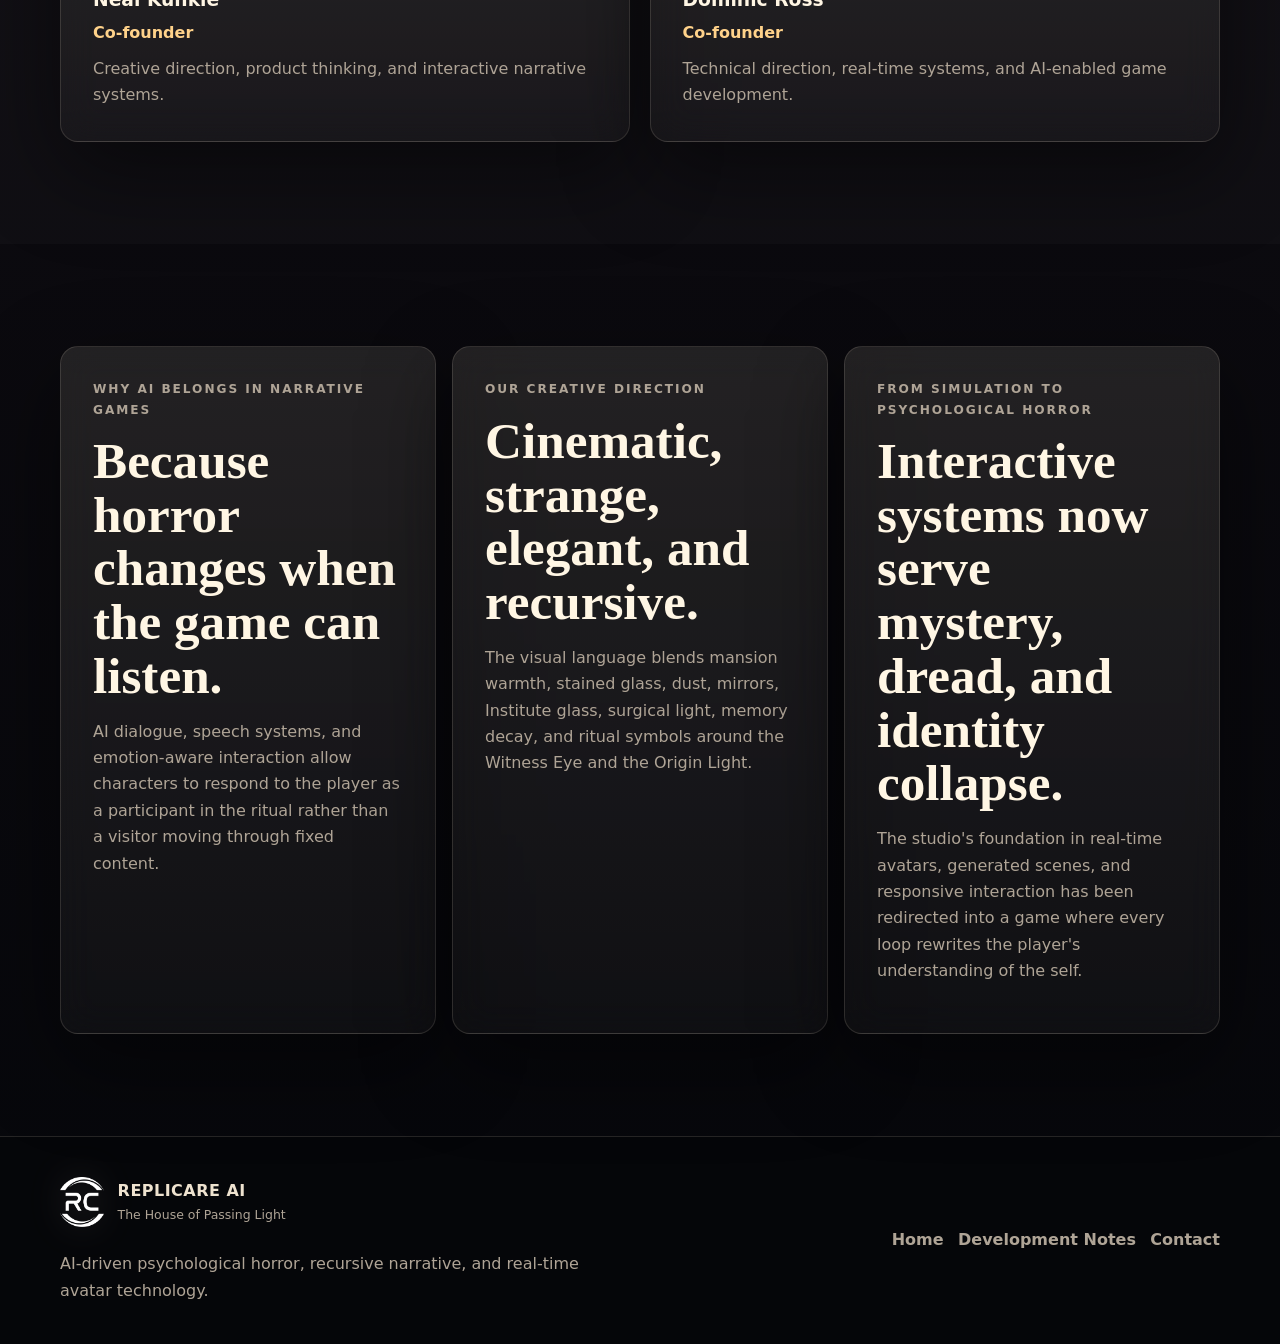
==== commit 7053f911: "Use official Replicare logo assets" ====
--- a/about.html
+++ b/about.html
@@ -11,7 +11,7 @@
   <header class="site-header">
     <div class="container header-inner">
       <a class="brand" href="index.html" aria-label="Replicare AI home">
-        <span class="brand-mark" aria-hidden="true"></span>
+        <img class="brand-logo" src="Replicare_Logos/RC-15.png" alt="" aria-hidden="true">
         <span>
           <span class="brand-name">Replicare AI</span>
           <span class="brand-kicker">The House of Passing Light</span>
@@ -99,7 +99,7 @@
     <div class="container footer-grid">
       <div>
         <a class="brand footer-brand" href="index.html">
-          <span class="brand-mark" aria-hidden="true"></span>
+          <img class="brand-logo footer-logo" src="Replicare_Logos/RC-18.png" alt="" aria-hidden="true">
           <span>
             <span class="brand-name">Replicare AI</span>
             <span class="brand-kicker">The House of Passing Light</span>
--- a/styles.css
+++ b/styles.css
@@ -91,38 +91,16 @@
   text-decoration: none;
 }
 
-.brand-mark {
-  position: relative;
-  display: grid;
+.brand-logo {
+  display: block;
   width: 44px;
-  height: 44px;
-  place-items: center;
-  border: 1px solid rgba(255, 210, 138, 0.44);
-  border-radius: 50%;
-  background:
-    radial-gradient(circle, rgba(255, 210, 138, 0.95) 0 10%, transparent 11% 22%, rgba(184, 233, 255, 0.22) 23% 36%, transparent 37%),
-    linear-gradient(135deg, rgba(217, 155, 74, 0.22), rgba(115, 184, 214, 0.1));
-  box-shadow: 0 0 32px rgba(217, 155, 74, 0.2);
-}
-
-.brand-mark::before,
-.brand-mark::after {
-  position: absolute;
-  content: "";
-}
-
-.brand-mark::before {
-  width: 22px;
-  height: 10px;
-  border: 1px solid rgba(238, 226, 207, 0.62);
-  border-radius: 50%;
-}
-
-.brand-mark::after {
-  width: 6px;
-  height: 6px;
-  border-radius: 50%;
-  background: var(--mansion-soft);
+  height: 50px;
+  object-fit: contain;
+  filter: drop-shadow(0 0 18px rgba(217, 155, 74, 0.22));
+}
+
+.footer-logo {
+  filter: drop-shadow(0 0 18px rgba(238, 226, 207, 0.2));
 }
 
 .brand-name,
@@ -329,6 +307,27 @@
 
 .house-visual {
   position: relative;
+}
+
+.hero-logo-card {
+  position: absolute;
+  top: 1rem;
+  right: 1rem;
+  z-index: 2;
+  width: min(38%, 220px);
+  padding: 0.55rem;
+  border: 1px solid rgba(238, 226, 207, 0.2);
+  border-radius: var(--radius-sm);
+  background: rgba(6, 7, 11, 0.72);
+  box-shadow: 0 18px 48px rgba(0, 0, 0, 0.32);
+  backdrop-filter: blur(12px);
+}
+
+.hero-logo-card img {
+  display: block;
+  width: 100%;
+  height: auto;
+  border-radius: 8px;
 }
 
 .stained-window {
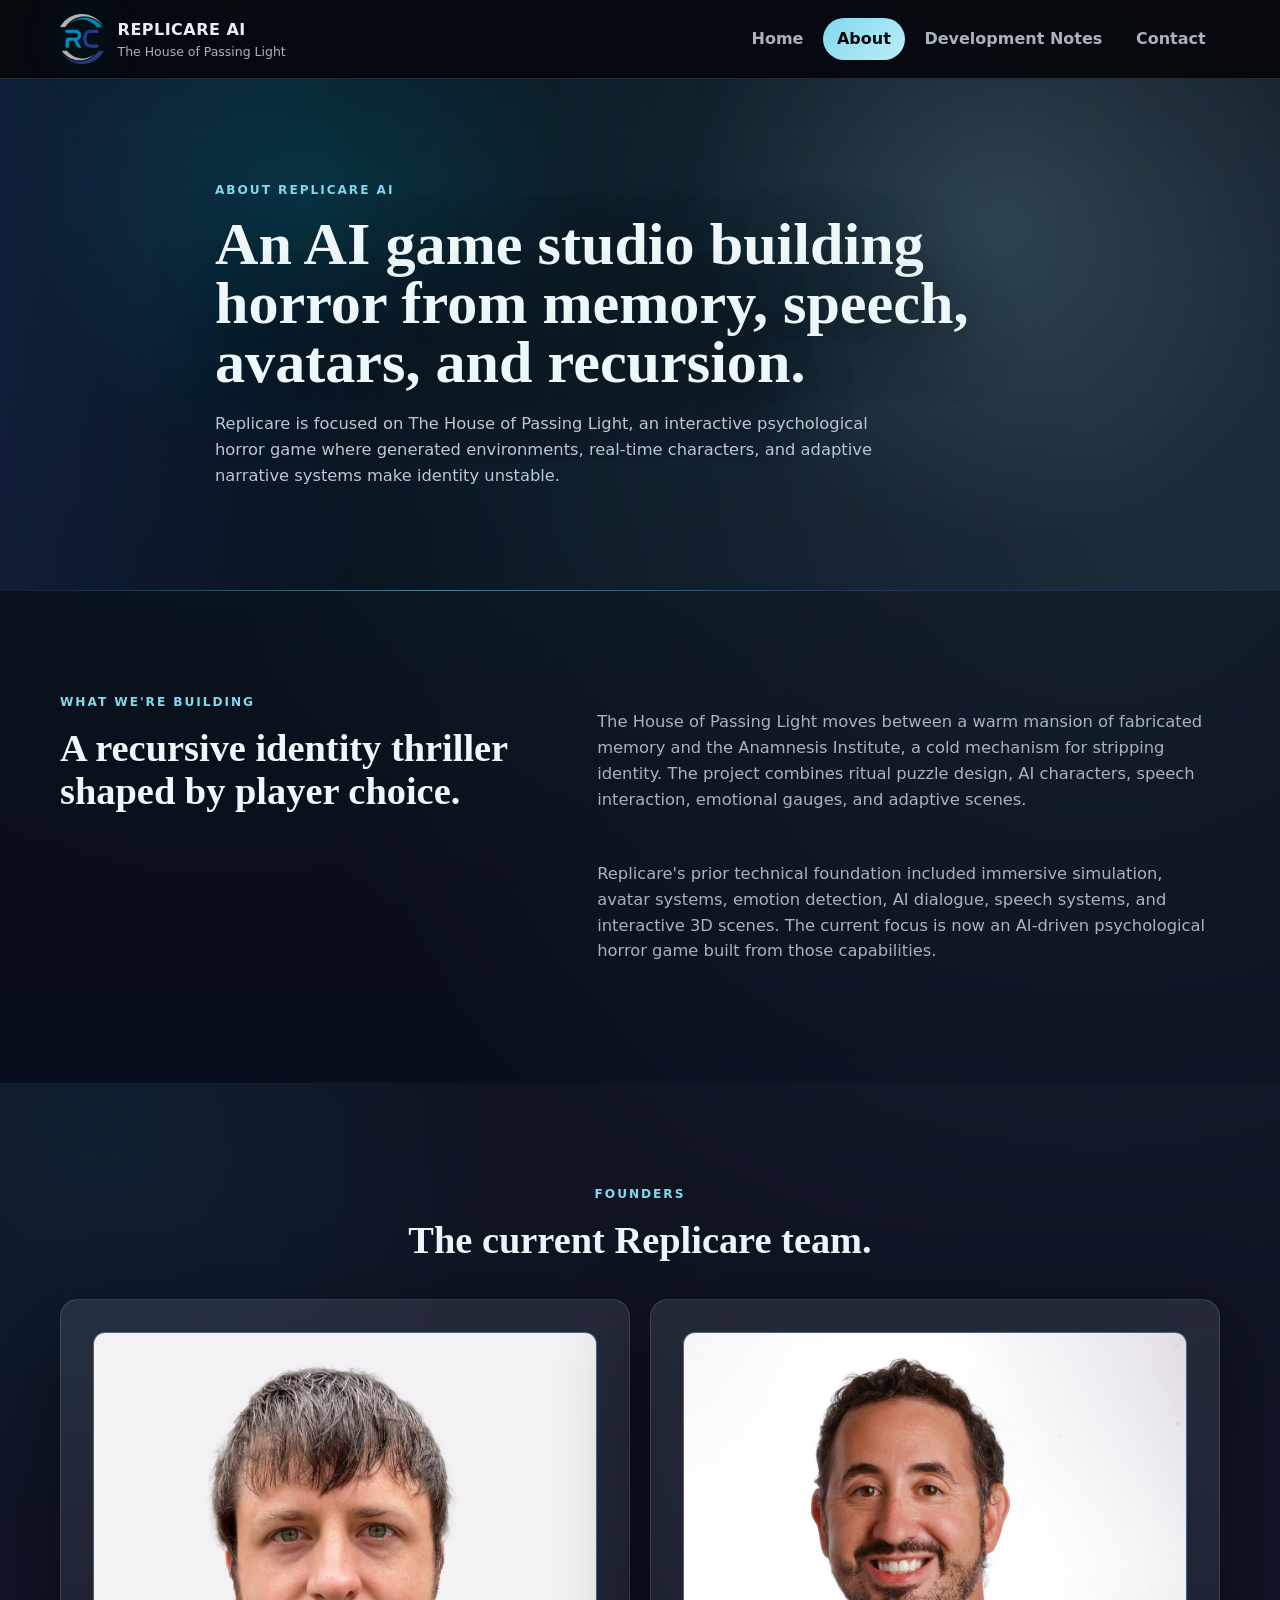
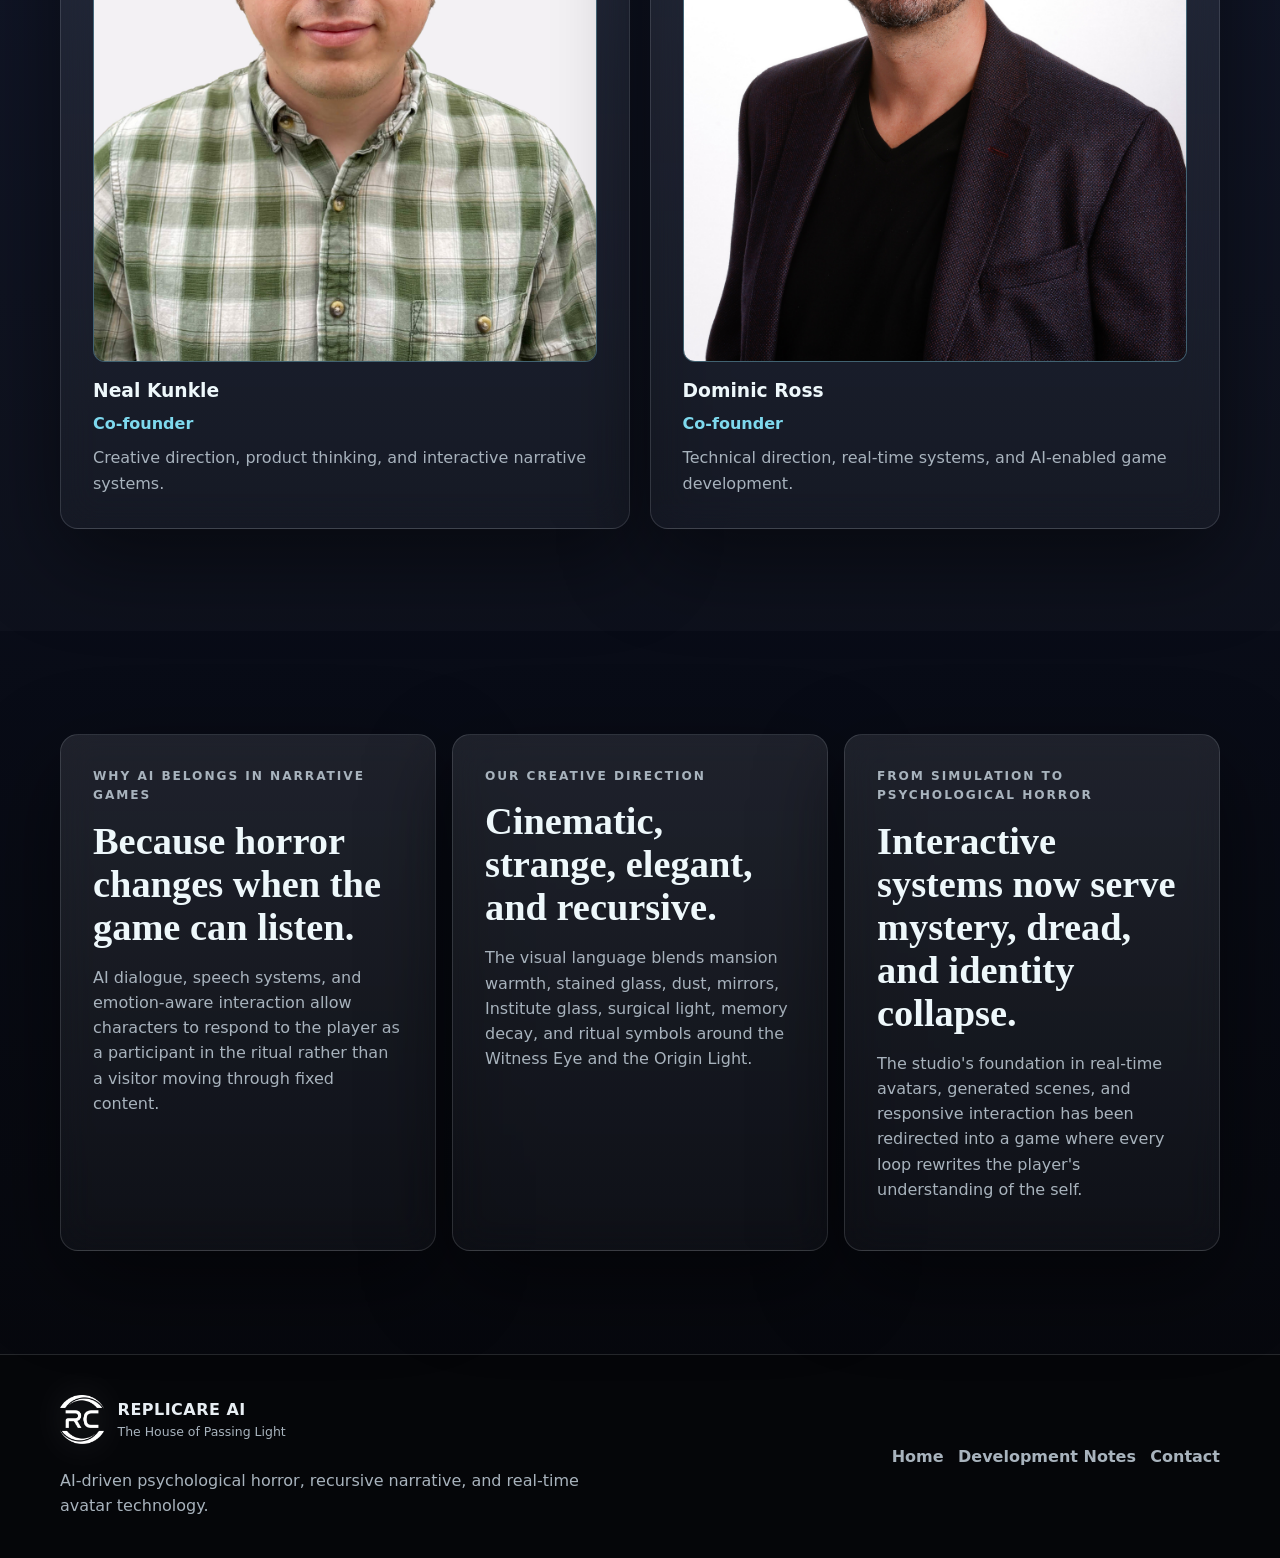
==== commit f3fd2750: "Add founder and development note images" ====
--- a/about.html
+++ b/about.html
@@ -59,13 +59,13 @@
         </div>
         <div class="team-grid founders-grid">
           <article class="team-card">
-            <div class="member-photo" aria-hidden="true">NK</div>
+            <img class="member-photo" src="assets/headshots/NK_HS.jpg" alt="Neal Kunkle">
             <h3>Neal Kunkle</h3>
             <p>Co-founder</p>
             <span>Creative direction, product thinking, and interactive narrative systems.</span>
           </article>
           <article class="team-card">
-            <div class="member-photo" aria-hidden="true">DR</div>
+            <img class="member-photo" src="assets/headshots/DR_Headshot.jpg" alt="Dominic Ross">
             <h3>Dominic Ross</h3>
             <p>Co-founder</p>
             <span>Technical direction, real-time systems, and AI-enabled game development.</span>
--- a/styles.css
+++ b/styles.css
@@ -1,18 +1,18 @@
 :root {
   --void: #06070b;
-  --black: #0b0c10;
-  --ink: #121018;
-  --mansion: #d99b4a;
-  --mansion-soft: #ffd28a;
-  --institute: #b8e9ff;
-  --blue-glass: #73b8d6;
-  --bone: #eee2cf;
-  --ash: #afa496;
-  --rust: #9b3e2f;
-  --crimson: #6f1722;
-  --line: rgba(238, 226, 207, 0.14);
-  --glass: rgba(255, 246, 226, 0.06);
-  --glass-strong: rgba(255, 246, 226, 0.1);
+  --black: #080b12;
+  --ink: #101521;
+  --mansion: #0697b7;
+  --mansion-soft: #7ed9ee;
+  --institute: #bdedf8;
+  --blue-glass: #2e3f93;
+  --bone: #e8eef3;
+  --ash: #a8b3bd;
+  --rust: #364a9a;
+  --crimson: #17245f;
+  --line: rgba(232, 238, 243, 0.14);
+  --glass: rgba(232, 238, 243, 0.06);
+  --glass-strong: rgba(232, 238, 243, 0.1);
   --shadow: 0 30px 90px rgba(0, 0, 0, 0.48);
   --radius: 18px;
   --radius-sm: 12px;
@@ -32,11 +32,11 @@
   margin: 0;
   color: var(--bone);
   background:
-    radial-gradient(circle at 18% 0%, rgba(217, 155, 74, 0.12), transparent 28%),
+    radial-gradient(circle at 18% 0%, rgba(6, 151, 183, 0.13), transparent 28%),
     radial-gradient(circle at 86% 14%, rgba(115, 184, 214, 0.12), transparent 30%),
-    linear-gradient(180deg, #08090d 0%, #0d0b10 48%, #06070b 100%);
+    linear-gradient(180deg, #070a10 0%, #0b1021 48%, #06070b 100%);
   font-family: Inter, ui-sans-serif, system-ui, -apple-system, BlinkMacSystemFont, "Segoe UI", Arial, sans-serif;
-  line-height: 1.65;
+  line-height: 1.58;
   text-rendering: optimizeLegibility;
 }
 
@@ -96,11 +96,11 @@
   width: 44px;
   height: 50px;
   object-fit: contain;
-  filter: drop-shadow(0 0 18px rgba(217, 155, 74, 0.22));
+  filter: drop-shadow(0 0 18px rgba(6, 151, 183, 0.28));
 }
 
 .footer-logo {
-  filter: drop-shadow(0 0 18px rgba(238, 226, 207, 0.2));
+  filter: drop-shadow(0 0 18px rgba(232, 238, 243, 0.22));
 }
 
 .brand-name,
@@ -129,7 +129,7 @@
   min-height: 42px;
   border: 1px solid var(--line);
   border-radius: 999px;
-  background: rgba(255, 246, 226, 0.06);
+  background: rgba(232, 238, 243, 0.06);
   color: var(--bone);
   cursor: pointer;
   font: inherit;
@@ -161,7 +161,7 @@
 .nav-list a:hover,
 .nav-list a:focus-visible {
   color: var(--bone);
-  background: rgba(255, 246, 226, 0.08);
+  background: rgba(232, 238, 243, 0.08);
   outline: none;
 }
 
@@ -177,10 +177,10 @@
 }
 
 .hero {
-  min-height: calc(100vh - 78px);
-  display: grid;
-  align-items: center;
-  padding: clamp(5rem, 9vw, 8rem) 0;
+  min-height: auto;
+  display: grid;
+  align-items: center;
+  padding: clamp(4rem, 7vw, 6rem) 0;
 }
 
 .hero::before,
@@ -190,9 +190,9 @@
   pointer-events: none;
   content: "";
   background:
-    radial-gradient(circle at 24% 24%, rgba(255, 210, 138, 0.18), transparent 26%),
+    radial-gradient(circle at 24% 24%, rgba(6, 151, 183, 0.2), transparent 26%),
     radial-gradient(circle at 78% 28%, rgba(184, 233, 255, 0.14), transparent 30%),
-    linear-gradient(90deg, rgba(111, 23, 34, 0.2), transparent 28%, rgba(115, 184, 214, 0.1));
+    linear-gradient(90deg, rgba(46, 63, 147, 0.22), transparent 28%, rgba(115, 184, 214, 0.1));
 }
 
 .hero::after,
@@ -201,14 +201,14 @@
   inset: auto 0 0;
   height: 1px;
   content: "";
-  background: linear-gradient(90deg, transparent, rgba(255, 210, 138, 0.5), rgba(184, 233, 255, 0.5), transparent);
+  background: linear-gradient(90deg, transparent, rgba(126, 217, 238, 0.55), rgba(46, 63, 147, 0.58), transparent);
 }
 
 .hero-grid {
   position: relative;
   z-index: 1;
   display: grid;
-  grid-template-columns: minmax(0, 1.04fr) minmax(340px, 0.96fr);
+  grid-template-columns: minmax(0, 0.9fr) minmax(360px, 1.1fr);
   align-items: center;
   gap: clamp(2rem, 6vw, 5rem);
 }
@@ -226,39 +226,40 @@
 h2,
 h3,
 p {
-  overflow-wrap: anywhere;
+  overflow-wrap: break-word;
+  word-break: normal;
 }
 
 .hero h1,
 .page-hero h1 {
-  max-width: 940px;
+  max-width: 760px;
   margin: 0;
-  color: #fff6e4;
+  color: #eef8fb;
   font-family: Georgia, "Times New Roman", serif;
-  font-size: clamp(3rem, 8vw, 7.8rem);
+  font-size: clamp(2.35rem, 4.6vw, 4.65rem);
   font-weight: 700;
   letter-spacing: 0;
-  line-height: 0.91;
+  line-height: 0.98;
   text-shadow: 0 18px 60px rgba(0, 0, 0, 0.5);
 }
 
 .hero-subtitle,
 .hero-lede,
 .page-hero p:not(.eyebrow) {
-  max-width: 760px;
-  color: #d8cbbb;
+  max-width: 680px;
+  color: #bac8d2;
 }
 
 .hero-subtitle {
   margin: 1.25rem 0 0;
-  font-size: clamp(1.25rem, 2.5vw, 2rem);
-  line-height: 1.25;
+  font-size: clamp(1.15rem, 2vw, 1.55rem);
+  line-height: 1.35;
 }
 
 .hero-lede,
 .page-hero p:not(.eyebrow) {
   margin: 1.2rem 0 0;
-  font-size: 1.08rem;
+  font-size: 1.02rem;
 }
 
 .button-row {
@@ -288,15 +289,15 @@
 }
 
 .button-primary {
-  color: #120c08;
+  color: #061017;
   background: linear-gradient(135deg, var(--mansion-soft), var(--mansion));
-  box-shadow: 0 18px 48px rgba(217, 155, 74, 0.24);
+  box-shadow: 0 18px 48px rgba(6, 151, 183, 0.26);
 }
 
 .button-secondary {
   color: var(--bone);
-  background: rgba(255, 246, 226, 0.06);
-  border-color: rgba(238, 226, 207, 0.24);
+  background: rgba(232, 238, 243, 0.06);
+  border-color: rgba(232, 238, 243, 0.24);
 }
 
 .button-secondary:hover,
@@ -316,7 +317,7 @@
   z-index: 2;
   width: min(38%, 220px);
   padding: 0.55rem;
-  border: 1px solid rgba(238, 226, 207, 0.2);
+  border: 1px solid rgba(232, 238, 243, 0.2);
   border-radius: var(--radius-sm);
   background: rgba(6, 7, 11, 0.72);
   box-shadow: 0 18px 48px rgba(0, 0, 0, 0.32);
@@ -333,16 +334,16 @@
 .stained-window {
   position: relative;
   display: grid;
-  min-height: 520px;
+  min-height: 460px;
   place-items: center;
   overflow: hidden;
-  border: 1px solid rgba(238, 226, 207, 0.18);
+  border: 1px solid rgba(232, 238, 243, 0.18);
   border-radius: 32px 32px 10px 10px;
   background:
-    linear-gradient(90deg, rgba(255, 210, 138, 0.1) 1px, transparent 1px),
-    linear-gradient(rgba(255, 210, 138, 0.07) 1px, transparent 1px),
-    radial-gradient(circle at 50% 35%, rgba(255, 210, 138, 0.34), transparent 22%),
-    linear-gradient(135deg, rgba(88, 41, 26, 0.9), rgba(10, 18, 28, 0.95) 52%, rgba(188, 231, 255, 0.16));
+    linear-gradient(90deg, rgba(126, 217, 238, 0.1) 1px, transparent 1px),
+    linear-gradient(rgba(46, 63, 147, 0.12) 1px, transparent 1px),
+    radial-gradient(circle at 50% 35%, rgba(6, 151, 183, 0.34), transparent 22%),
+    linear-gradient(135deg, rgba(7, 42, 63, 0.92), rgba(10, 18, 34, 0.95) 52%, rgba(188, 231, 255, 0.16));
   background-size: 74px 74px, 74px 74px, auto, auto;
   box-shadow: var(--shadow), inset 0 0 90px rgba(0, 0, 0, 0.5);
 }
@@ -352,17 +353,17 @@
   width: 34%;
   aspect-ratio: 1;
   border-radius: 50%;
-  background: radial-gradient(circle, #fff9dc 0 8%, #ffd28a 9% 18%, rgba(217, 155, 74, 0.16) 19% 48%, transparent 49%);
-  box-shadow: 0 0 90px rgba(255, 210, 138, 0.38);
+  background: radial-gradient(circle, #f4fbff 0 8%, #7ed9ee 9% 18%, rgba(6, 151, 183, 0.16) 19% 48%, transparent 49%);
+  box-shadow: 0 0 90px rgba(126, 217, 238, 0.4);
 }
 
 .witness-eye {
   position: relative;
   width: 58%;
   aspect-ratio: 2.3 / 1;
-  border: 1px solid rgba(238, 226, 207, 0.45);
+  border: 1px solid rgba(232, 238, 243, 0.45);
   border-radius: 50%;
-  background: radial-gradient(circle at center, rgba(255, 210, 138, 0.9) 0 4%, rgba(8, 7, 10, 0.8) 5% 12%, transparent 13%);
+  background: radial-gradient(circle at center, rgba(126, 217, 238, 0.92) 0 4%, rgba(8, 7, 10, 0.8) 5% 12%, transparent 13%);
   transform: rotate(-8deg);
 }
 
@@ -380,7 +381,7 @@
 .ring-two {
   width: 46%;
   aspect-ratio: 1;
-  border-color: rgba(217, 155, 74, 0.42);
+  border-color: rgba(46, 63, 147, 0.56);
   transform: rotate(35deg) scaleY(0.55);
 }
 
@@ -392,7 +393,7 @@
   display: grid;
   gap: 0.2rem;
   padding: 1rem;
-  border: 1px solid rgba(238, 226, 207, 0.16);
+  border: 1px solid rgba(232, 238, 243, 0.16);
   border-radius: var(--radius-sm);
   background: rgba(6, 7, 11, 0.72);
   backdrop-filter: blur(14px);
@@ -408,8 +409,8 @@
 
 .section-glass {
   background:
-    radial-gradient(circle at 8% 4%, rgba(217, 155, 74, 0.08), transparent 24%),
-    rgba(255, 246, 226, 0.025);
+    radial-gradient(circle at 8% 4%, rgba(6, 151, 183, 0.09), transparent 24%),
+    rgba(232, 238, 243, 0.025);
 }
 
 .section-dark {
@@ -442,10 +443,10 @@
 .contact-card h2,
 .glass-card h2 {
   margin: 0;
-  color: #fff6e4;
+  color: #eef8fb;
   font-family: Georgia, "Times New Roman", serif;
-  font-size: clamp(2rem, 4vw, 3.5rem);
-  line-height: 1.05;
+  font-size: clamp(1.7rem, 3vw, 2.75rem);
+  line-height: 1.12;
 }
 
 .section-heading p:not(.eyebrow),
@@ -464,7 +465,7 @@
 .copy-stack {
   display: grid;
   gap: 1rem;
-  font-size: 1.07rem;
+  font-size: 1.02rem;
 }
 
 .card-grid {
@@ -489,7 +490,7 @@
 .loop-panel {
   border: 1px solid var(--line);
   border-radius: var(--radius);
-  background: linear-gradient(180deg, var(--glass-strong), rgba(255, 246, 226, 0.035));
+  background: linear-gradient(180deg, var(--glass-strong), rgba(232, 238, 243, 0.035));
   box-shadow: var(--shadow);
   backdrop-filter: blur(18px);
 }
@@ -519,19 +520,19 @@
 .team-card:hover,
 .post-card:hover {
   transform: translateY(-4px);
-  border-color: rgba(255, 210, 138, 0.34);
+  border-color: rgba(126, 217, 238, 0.38);
 }
 
 .mansion-card {
   background:
-    radial-gradient(circle at 24% 12%, rgba(255, 210, 138, 0.18), transparent 26%),
-    linear-gradient(180deg, rgba(217, 155, 74, 0.12), rgba(255, 246, 226, 0.035));
+    radial-gradient(circle at 24% 12%, rgba(6, 151, 183, 0.18), transparent 26%),
+    linear-gradient(180deg, rgba(6, 151, 183, 0.12), rgba(232, 238, 243, 0.035));
 }
 
 .institute-card {
   background:
     radial-gradient(circle at 78% 12%, rgba(184, 233, 255, 0.16), transparent 28%),
-    linear-gradient(180deg, rgba(115, 184, 214, 0.1), rgba(255, 246, 226, 0.03));
+    linear-gradient(180deg, rgba(46, 63, 147, 0.18), rgba(232, 238, 243, 0.03));
 }
 
 .card-label,
@@ -552,13 +553,13 @@
 .team-card h3,
 .post-card h2 {
   margin: 0 0 0.55rem;
-  color: #fff6e4;
+  color: #eef8fb;
   line-height: 1.18;
 }
 
 .reality-card h3 {
   font-family: Georgia, "Times New Roman", serif;
-  font-size: clamp(1.6rem, 3vw, 2.35rem);
+  font-size: clamp(1.35rem, 2.4vw, 1.9rem);
 }
 
 .gauge-grid {
@@ -590,8 +591,8 @@
 
 .physician-section {
   background:
-    radial-gradient(circle at 26% 30%, rgba(111, 23, 34, 0.22), transparent 28%),
-    linear-gradient(135deg, #0a0709, #11080b 58%, #070b10);
+    radial-gradient(circle at 26% 30%, rgba(46, 63, 147, 0.24), transparent 28%),
+    linear-gradient(135deg, #070a10, #0b1021 58%, #070b10);
 }
 
 .physician-grid {
@@ -606,12 +607,12 @@
   display: grid;
   aspect-ratio: 1;
   place-items: center;
-  border: 1px solid rgba(155, 62, 47, 0.5);
+  border: 1px solid rgba(46, 63, 147, 0.55);
   border-radius: 50%;
   background:
-    linear-gradient(rgba(238, 226, 207, 0.06) 1px, transparent 1px),
-    linear-gradient(90deg, rgba(238, 226, 207, 0.06) 1px, transparent 1px),
-    radial-gradient(circle, rgba(111, 23, 34, 0.34), transparent 56%);
+    linear-gradient(rgba(232, 238, 243, 0.06) 1px, transparent 1px),
+    linear-gradient(90deg, rgba(232, 238, 243, 0.06) 1px, transparent 1px),
+    radial-gradient(circle, rgba(46, 63, 147, 0.34), transparent 56%);
   background-size: 42px 42px, 42px 42px, auto;
   box-shadow: inset 0 0 80px rgba(0, 0, 0, 0.5);
 }
@@ -619,10 +620,10 @@
 .physician-symbol span {
   width: 54%;
   aspect-ratio: 1;
-  border: 1px solid rgba(255, 210, 138, 0.42);
+  border: 1px solid rgba(126, 217, 238, 0.46);
   border-radius: 50%;
   background:
-    linear-gradient(90deg, transparent 48%, rgba(255, 210, 138, 0.55) 49% 51%, transparent 52%),
+    linear-gradient(90deg, transparent 48%, rgba(126, 217, 238, 0.58) 49% 51%, transparent 52%),
     linear-gradient(transparent 48%, rgba(184, 233, 255, 0.35) 49% 51%, transparent 52%);
 }
 
@@ -636,7 +637,8 @@
 }
 
 .page-hero h1 {
-  font-size: clamp(2.55rem, 5.6vw, 5.25rem);
+  max-width: 780px;
+  font-size: clamp(2.25rem, 4.7vw, 4rem);
 }
 
 .team-grid {
@@ -646,19 +648,15 @@
 }
 
 .member-photo {
-  display: grid;
-  width: 112px;
-  aspect-ratio: 1;
+  display: block;
+  width: 100%;
+  aspect-ratio: 4 / 5;
   margin-bottom: 1.1rem;
-  place-items: center;
-  border: 1px solid rgba(255, 210, 138, 0.36);
-  border-radius: 50%;
-  color: #120c08;
-  background:
-    radial-gradient(circle at 50% 38%, #fff4c8 0 7%, transparent 8%),
-    linear-gradient(135deg, var(--mansion-soft), var(--institute));
-  font-size: 1.6rem;
-  font-weight: 900;
+  border: 1px solid rgba(126, 217, 238, 0.32);
+  border-radius: var(--radius-sm);
+  object-fit: cover;
+  object-position: center top;
+  background: rgba(232, 238, 243, 0.06);
 }
 
 .team-card p {
@@ -688,15 +686,39 @@
 }
 
 .post-media {
-  display: grid;
+  display: block;
+  margin: 0;
   min-height: 280px;
-  place-items: center;
-  color: #100b08;
-  background:
-    radial-gradient(circle at 50% 50%, rgba(255, 246, 226, 0.9), transparent 13%),
-    linear-gradient(135deg, rgba(217, 155, 74, 0.92), rgba(115, 184, 214, 0.62));
-  font-size: 4rem;
-  font-weight: 900;
+  overflow: hidden;
+  color: #061017;
+  background:
+    radial-gradient(circle at 50% 50%, rgba(232, 238, 243, 0.9), transparent 13%),
+    linear-gradient(135deg, rgba(6, 151, 183, 0.94), rgba(46, 63, 147, 0.72));
+}
+
+.post-media img {
+  display: block;
+  width: 100%;
+  height: 100%;
+  min-height: 280px;
+  object-fit: cover;
+  object-position: center;
+}
+
+.image-strip {
+  grid-column: 1 / -1;
+  display: grid;
+  grid-template-columns: repeat(3, minmax(0, 1fr));
+  gap: 1rem;
+}
+
+.image-strip img {
+  width: 100%;
+  aspect-ratio: 16 / 10;
+  border: 1px solid var(--line);
+  border-radius: var(--radius);
+  object-fit: cover;
+  box-shadow: var(--shadow);
 }
 
 .post-body {
@@ -740,7 +762,7 @@
   width: 0.62rem;
   height: 1px;
   background: var(--mansion-soft);
-  box-shadow: 0 0 12px rgba(255, 210, 138, 0.8);
+  box-shadow: 0 0 12px rgba(126, 217, 238, 0.82);
   content: "";
 }
 
@@ -768,7 +790,7 @@
 input,
 textarea {
   width: 100%;
-  border: 1px solid rgba(238, 226, 207, 0.18);
+  border: 1px solid rgba(232, 238, 243, 0.18);
   border-radius: var(--radius-sm);
   background: rgba(6, 7, 11, 0.72);
   color: var(--bone);
@@ -904,11 +926,12 @@
 
   .hero h1,
   .page-hero h1 {
-    font-size: clamp(2.45rem, 14vw, 4.2rem);
+    font-size: clamp(2rem, 9vw, 3rem);
+    line-height: 1.03;
   }
 
   .stained-window {
-    min-height: 360px;
+    min-height: 320px;
   }
 
   .reality-grid,
@@ -918,6 +941,7 @@
   .team-grid,
   .about-grid,
   .dev-notes-grid,
+  .image-strip,
   .post-card,
   .contact-form {
     grid-template-columns: 1fr;
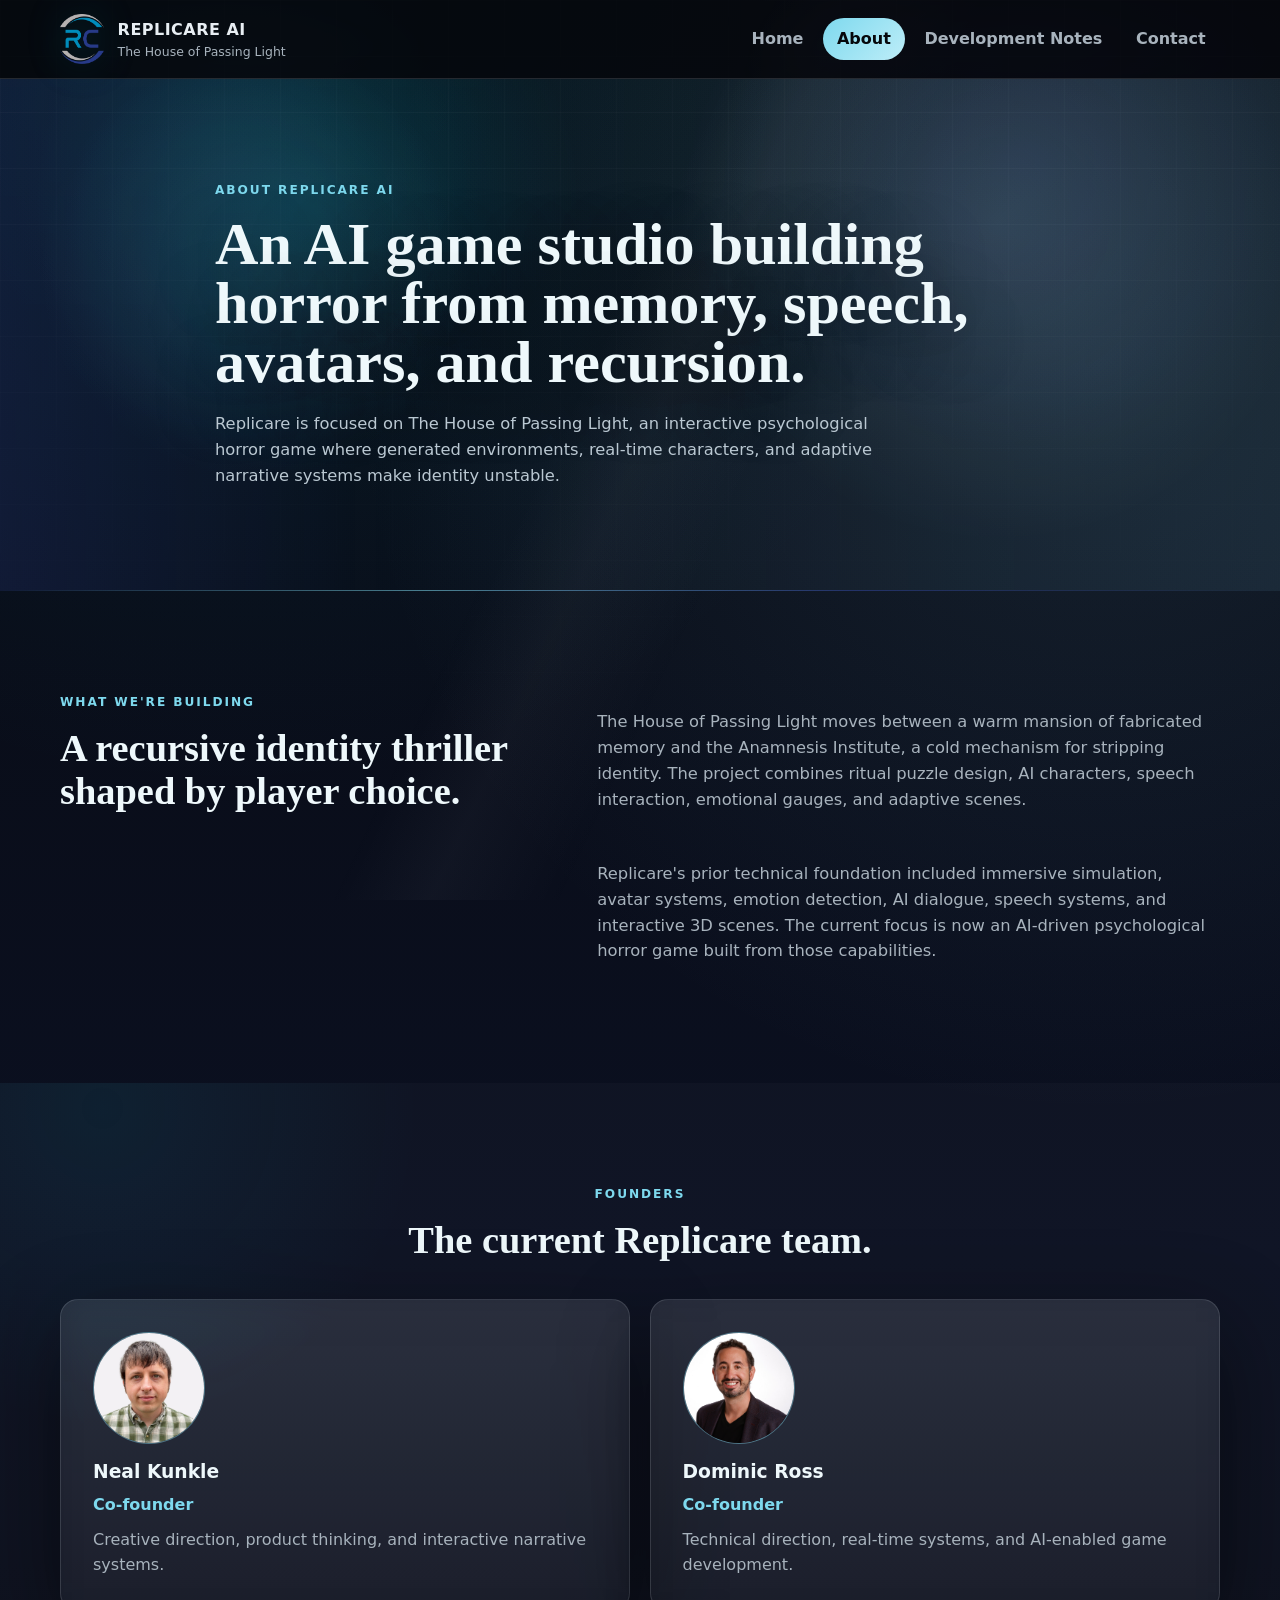
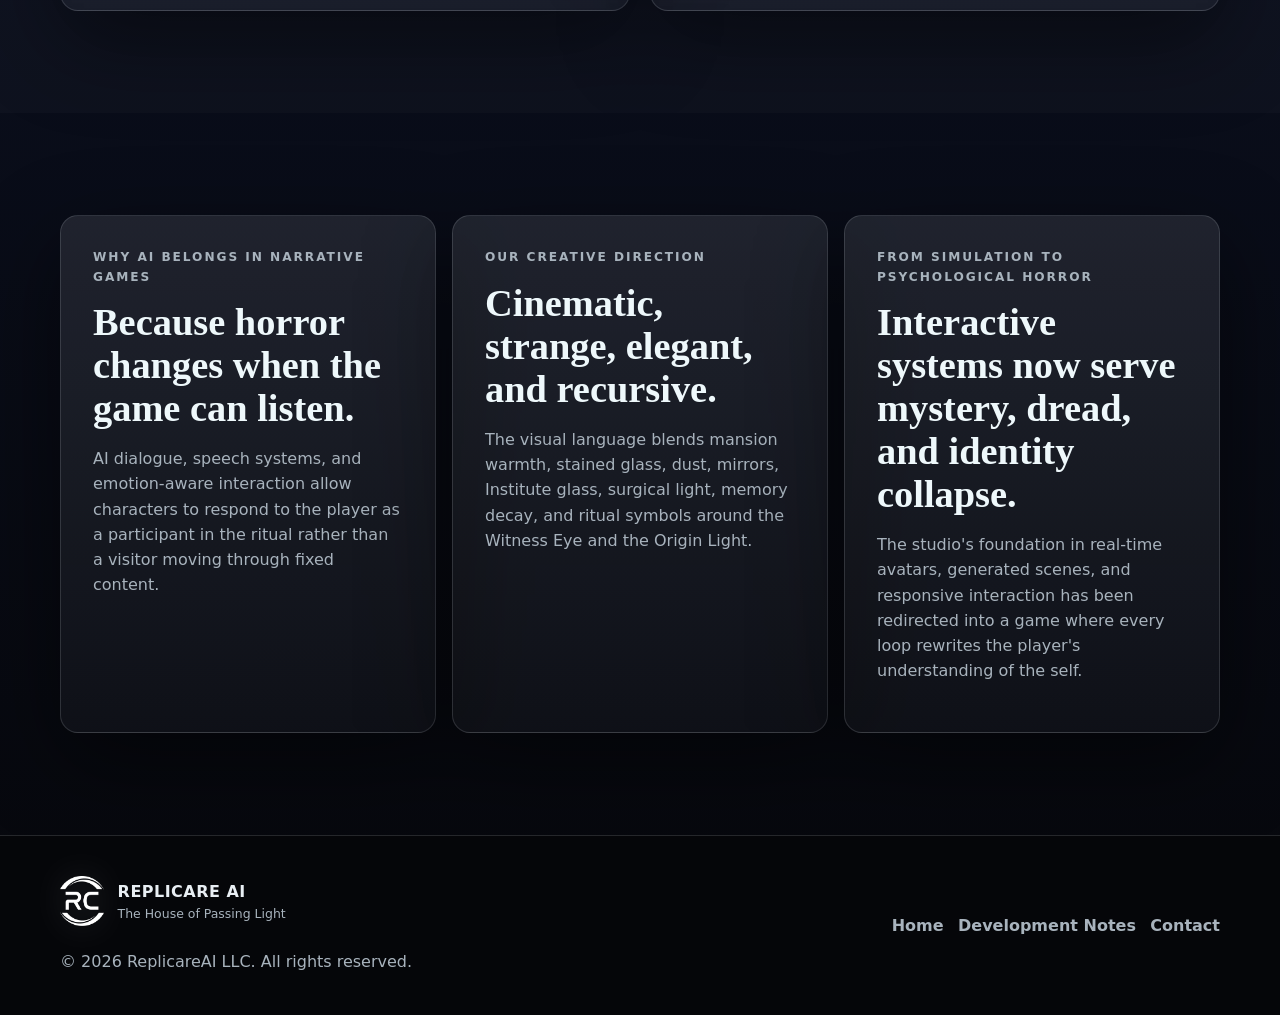
==== commit aff89b11: "Update footer copyright and strengthen atmosphere" ====
--- a/about.html
+++ b/about.html
@@ -105,7 +105,7 @@
             <span class="brand-kicker">The House of Passing Light</span>
           </span>
         </a>
-        <p>AI-driven psychological horror, recursive narrative, and real-time avatar technology.</p>
+        <p>&copy; 2026 ReplicareAI LLC. All rights reserved.</p>
       </div>
       <nav class="footer-nav" aria-label="Footer navigation">
         <a href="index.html">Home</a>
--- a/styles.css
+++ b/styles.css
@@ -37,20 +37,44 @@
     linear-gradient(180deg, #070a10 0%, #0b1021 48%, #06070b 100%);
   font-family: Inter, ui-sans-serif, system-ui, -apple-system, BlinkMacSystemFont, "Segoe UI", Arial, sans-serif;
   line-height: 1.58;
+  isolation: isolate;
   text-rendering: optimizeLegibility;
 }
 
 body::before {
   position: fixed;
   inset: 0;
-  z-index: -1;
+  z-index: 0;
   pointer-events: none;
   content: "";
   background:
-    linear-gradient(rgba(255, 255, 255, 0.025) 1px, transparent 1px),
-    linear-gradient(90deg, rgba(255, 255, 255, 0.018) 1px, transparent 1px);
-  background-size: 64px 64px;
-  mask-image: linear-gradient(to bottom, rgba(0, 0, 0, 0.75), transparent 70%);
+    radial-gradient(circle at 18% 18%, rgba(126, 217, 238, 0.08), transparent 18rem),
+    linear-gradient(rgba(255, 255, 255, 0.04) 1px, transparent 1px),
+    linear-gradient(90deg, rgba(255, 255, 255, 0.026) 1px, transparent 1px);
+  background-size: auto, 56px 56px, 56px 56px;
+  mask-image: linear-gradient(to bottom, rgba(0, 0, 0, 0.85), transparent 82%);
+}
+
+body::after {
+  position: fixed;
+  inset: 0;
+  z-index: 0;
+  pointer-events: none;
+  content: "";
+  background:
+    radial-gradient(circle at 20% 30%, rgba(126, 217, 238, 0.12), transparent 18%),
+    radial-gradient(circle at 80% 18%, rgba(46, 63, 147, 0.16), transparent 24%),
+    linear-gradient(115deg, transparent 0 44%, rgba(232, 238, 243, 0.035) 50%, transparent 58%);
+  opacity: 0.9;
+  mix-blend-mode: screen;
+  animation: ambient-drift 16s ease-in-out infinite alternate;
+}
+
+.site-header,
+main,
+.site-footer {
+  position: relative;
+  z-index: 1;
 }
 
 a {
@@ -322,6 +346,8 @@
   background: rgba(6, 7, 11, 0.72);
   box-shadow: 0 18px 48px rgba(0, 0, 0, 0.32);
   backdrop-filter: blur(12px);
+  transform: translate(calc(var(--mx, 0) * -12px), calc(var(--my, 0) * -12px));
+  transition: transform 180ms ease;
 }
 
 .hero-logo-card img {
@@ -346,6 +372,18 @@
     linear-gradient(135deg, rgba(7, 42, 63, 0.92), rgba(10, 18, 34, 0.95) 52%, rgba(188, 231, 255, 0.16));
   background-size: 74px 74px, 74px 74px, auto, auto;
   box-shadow: var(--shadow), inset 0 0 90px rgba(0, 0, 0, 0.5);
+  transform: perspective(1000px) rotateX(calc(var(--my, 0) * -3deg)) rotateY(calc(var(--mx, 0) * 4deg));
+  transition: transform 180ms ease;
+}
+
+.stained-window::after {
+  position: absolute;
+  inset: 0;
+  pointer-events: none;
+  content: "";
+  background: linear-gradient(105deg, transparent 34%, rgba(232, 238, 243, 0.18) 48%, transparent 61%);
+  transform: translateX(-120%);
+  animation: glass-sheen 9s ease-in-out infinite;
 }
 
 .origin-light {
@@ -369,20 +407,23 @@
 
 .loop-ring {
   position: absolute;
-  border: 1px solid rgba(184, 233, 255, 0.36);
+  border: 1px solid rgba(184, 233, 255, 0.5);
   border-radius: 50%;
+  box-shadow: 0 0 28px rgba(126, 217, 238, 0.08);
 }
 
 .ring-one {
   width: 72%;
   aspect-ratio: 1;
+  animation: slow-spin 32s linear infinite;
 }
 
 .ring-two {
   width: 46%;
   aspect-ratio: 1;
-  border-color: rgba(46, 63, 147, 0.56);
+  border-color: rgba(46, 63, 147, 0.78);
   transform: rotate(35deg) scaleY(0.55);
+  animation: reverse-spin 26s linear infinite;
 }
 
 .visual-caption {
@@ -457,8 +498,7 @@
 .note-card p,
 .post-card p,
 .team-card span,
-.contact-card li,
-.form-note {
+.contact-card li {
   color: var(--ash);
 }
 
@@ -486,7 +526,6 @@
 .team-card,
 .post-card,
 .contact-card,
-.contact-form,
 .loop-panel {
   border: 1px solid var(--line);
   border-radius: var(--radius);
@@ -510,7 +549,25 @@
 .note-card,
 .team-card,
 .post-card {
+  position: relative;
+  overflow: hidden;
   transition: transform 180ms ease, border-color 180ms ease, box-shadow 180ms ease;
+}
+
+.reality-card::after,
+.glass-card::after,
+.tech-card::after,
+.note-card::after,
+.team-card::after,
+.post-card::after {
+  position: absolute;
+  inset: 0;
+  pointer-events: none;
+  content: "";
+  background: linear-gradient(120deg, transparent, rgba(126, 217, 238, 0.08), transparent);
+  opacity: 0;
+  transform: translateX(-30%);
+  transition: opacity 180ms ease, transform 220ms ease;
 }
 
 .reality-card:hover,
@@ -521,6 +578,16 @@
 .post-card:hover {
   transform: translateY(-4px);
   border-color: rgba(126, 217, 238, 0.38);
+}
+
+.reality-card:hover::after,
+.glass-card:hover::after,
+.tech-card:hover::after,
+.note-card:hover::after,
+.team-card:hover::after,
+.post-card:hover::after {
+  opacity: 1;
+  transform: translateX(30%);
 }
 
 .mansion-card {
@@ -649,11 +716,11 @@
 
 .member-photo {
   display: block;
-  width: 100%;
-  aspect-ratio: 4 / 5;
+  width: 112px;
+  aspect-ratio: 1;
   margin-bottom: 1.1rem;
-  border: 1px solid rgba(126, 217, 238, 0.32);
-  border-radius: var(--radius-sm);
+  border: 1px solid rgba(126, 217, 238, 0.4);
+  border-radius: 50%;
   object-fit: cover;
   object-position: center top;
   background: rgba(232, 238, 243, 0.06);
@@ -705,6 +772,36 @@
   object-position: center;
 }
 
+.brand-post-media {
+  display: grid;
+  place-items: center;
+  padding: 1.5rem;
+}
+
+.brand-post-media img {
+  width: min(100%, 360px);
+  height: auto;
+  min-height: 0;
+  border-radius: var(--radius-sm);
+  object-fit: contain;
+}
+
+.post-list {
+  display: grid;
+  gap: 0.5rem;
+  margin: 1rem 0 0;
+  padding-left: 1.15rem;
+  color: var(--ash);
+}
+
+.post-list li {
+  line-height: 1.45;
+}
+
+.post-list strong {
+  color: #eef8fb;
+}
+
 .image-strip {
   grid-column: 1 / -1;
   display: grid;
@@ -725,8 +822,7 @@
   padding: clamp(1.4rem, 3vw, 2rem);
 }
 
-.contact-hero-grid,
-.form-layout {
+.contact-hero-grid {
   display: grid;
   grid-template-columns: minmax(0, 1fr) minmax(320px, 0.72fr);
   gap: clamp(2rem, 6vw, 4rem);
@@ -737,8 +833,7 @@
   margin-top: 1.7rem;
 }
 
-.contact-card,
-.contact-form {
+.contact-card {
   padding: clamp(1.35rem, 3vw, 2rem);
 }
 
@@ -766,62 +861,6 @@
   content: "";
 }
 
-.contact-form {
-  display: grid;
-  grid-template-columns: repeat(2, minmax(0, 1fr));
-  gap: 1rem;
-}
-
-.form-row {
-  display: grid;
-  gap: 0.45rem;
-}
-
-.form-row.full,
-.form-actions.full {
-  grid-column: 1 / -1;
-}
-
-label {
-  color: var(--bone);
-  font-weight: 850;
-}
-
-input,
-textarea {
-  width: 100%;
-  border: 1px solid rgba(232, 238, 243, 0.18);
-  border-radius: var(--radius-sm);
-  background: rgba(6, 7, 11, 0.72);
-  color: var(--bone);
-  font: inherit;
-  padding: 0.85rem 0.95rem;
-  transition: border-color 180ms ease, box-shadow 180ms ease, background 180ms ease;
-}
-
-textarea {
-  resize: vertical;
-}
-
-input:focus,
-textarea:focus {
-  border-color: var(--institute);
-  background: rgba(6, 7, 11, 0.92);
-  box-shadow: 0 0 0 4px rgba(184, 233, 255, 0.14);
-  outline: none;
-}
-
-.form-actions {
-  display: flex;
-  flex-wrap: wrap;
-  align-items: center;
-  gap: 1rem;
-}
-
-.form-actions button {
-  cursor: pointer;
-}
-
 .site-footer {
   border-top: 1px solid var(--line);
   background: #050609;
@@ -858,12 +897,45 @@
   color: var(--mansion-soft);
 }
 
+@keyframes ambient-drift {
+  from {
+    transform: translate3d(-1.5rem, -1rem, 0) scale(1);
+  }
+
+  to {
+    transform: translate3d(1.5rem, 1rem, 0) scale(1.04);
+  }
+}
+
+@keyframes glass-sheen {
+  0%,
+  62% {
+    transform: translateX(-120%);
+  }
+
+  78%,
+  100% {
+    transform: translateX(120%);
+  }
+}
+
+@keyframes slow-spin {
+  to {
+    transform: rotate(360deg);
+  }
+}
+
+@keyframes reverse-spin {
+  to {
+    transform: rotate(-325deg) scaleY(0.55);
+  }
+}
+
 @media (max-width: 1040px) {
   .hero-grid,
   .split-section,
   .physician-grid,
-  .contact-hero-grid,
-  .form-layout {
+  .contact-hero-grid {
     grid-template-columns: 1fr;
   }
 
@@ -942,8 +1014,7 @@
   .about-grid,
   .dev-notes-grid,
   .image-strip,
-  .post-card,
-  .contact-form {
+  .post-card {
     grid-template-columns: 1fr;
   }
 
@@ -951,7 +1022,6 @@
     min-height: 210px;
   }
 
-  .form-actions,
   .footer-grid {
     align-items: flex-start;
     flex-direction: column;
@@ -962,6 +1032,7 @@
   *,
   *::before,
   *::after {
+    animation: none !important;
     scroll-behavior: auto !important;
     transition: none !important;
   }
